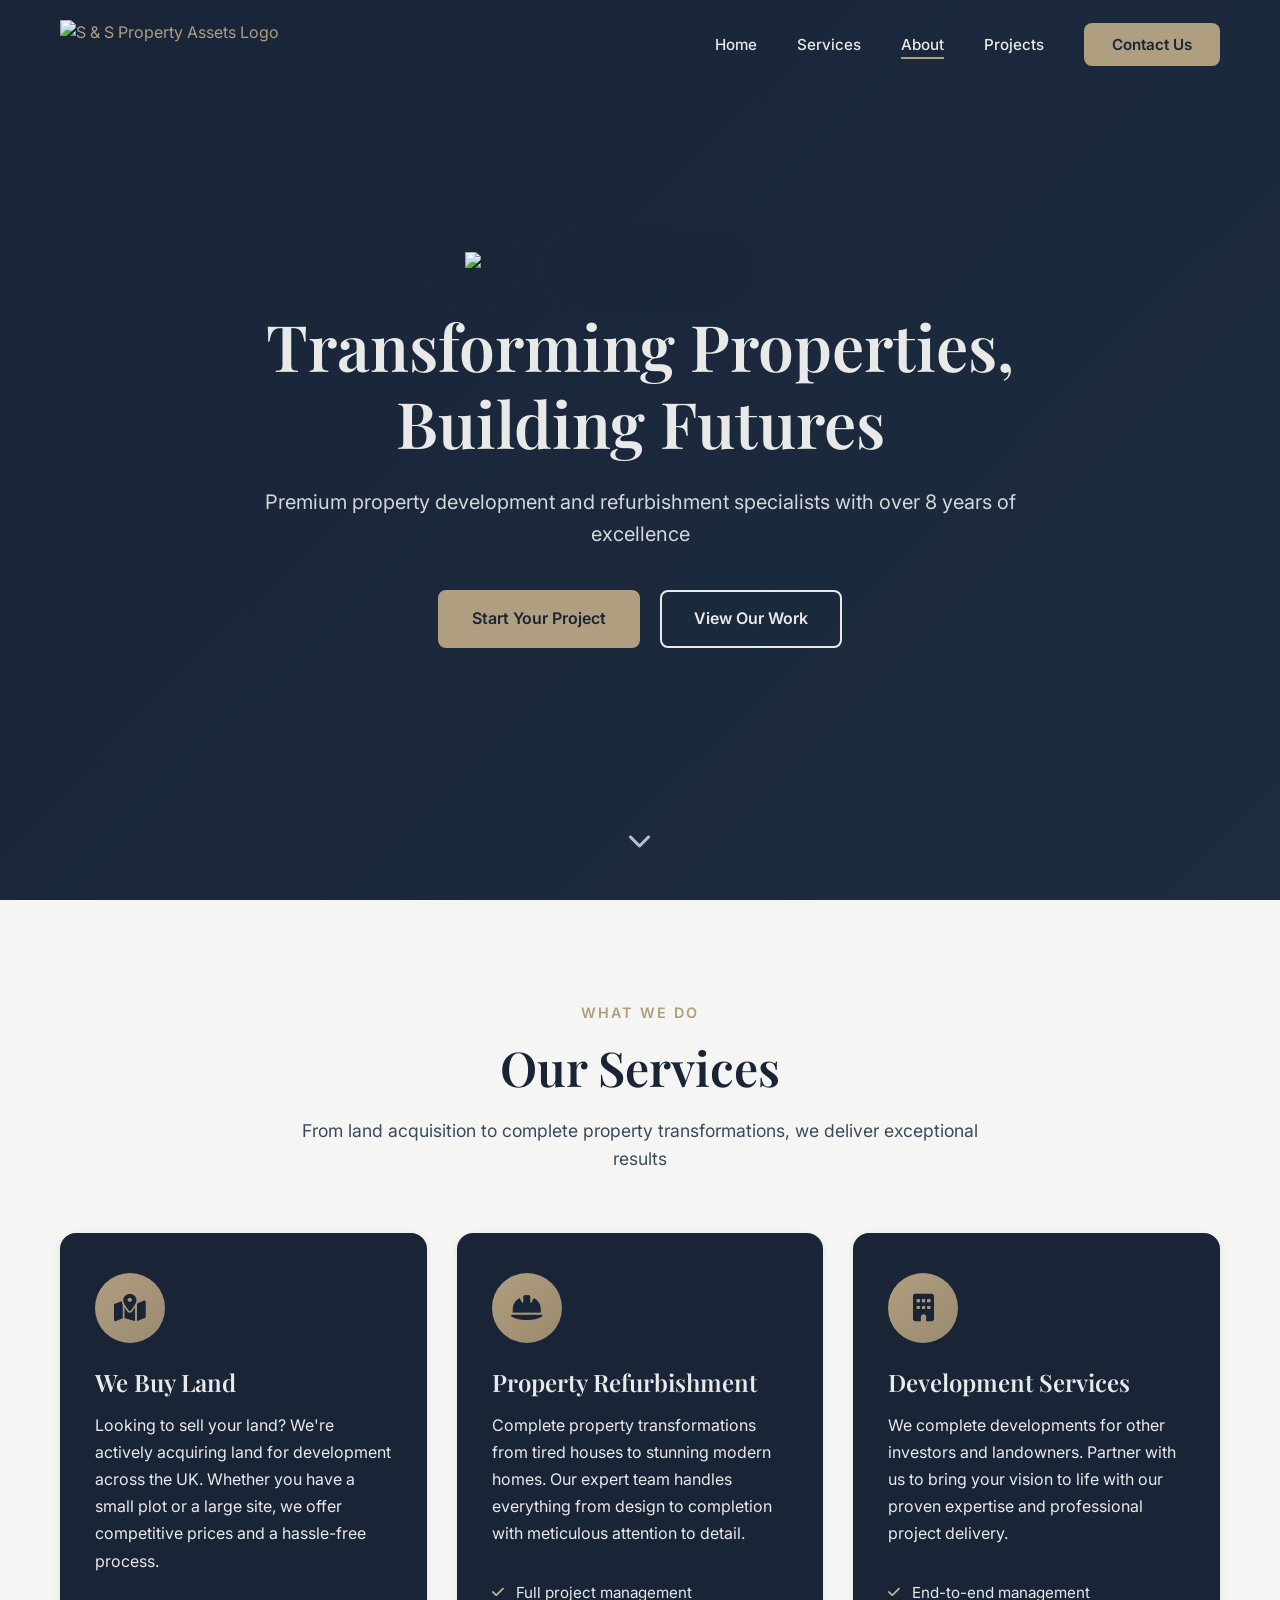
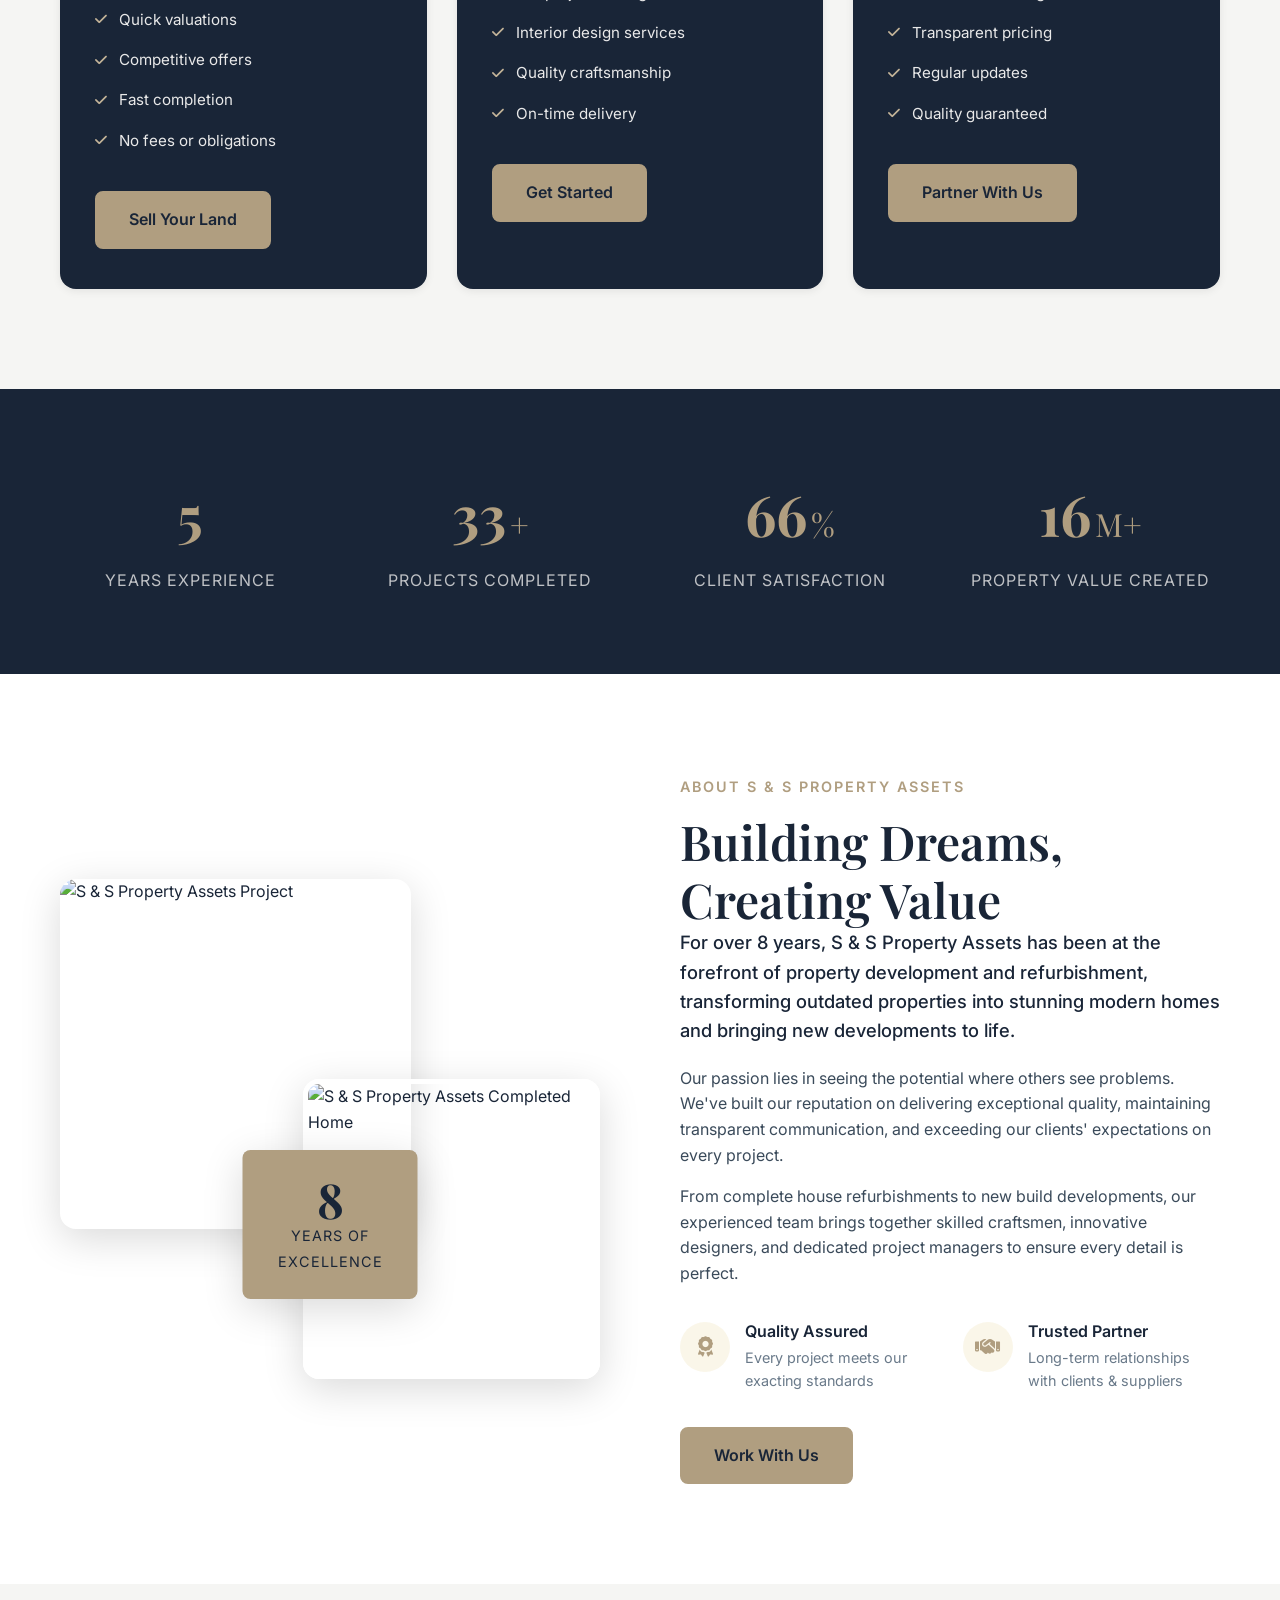
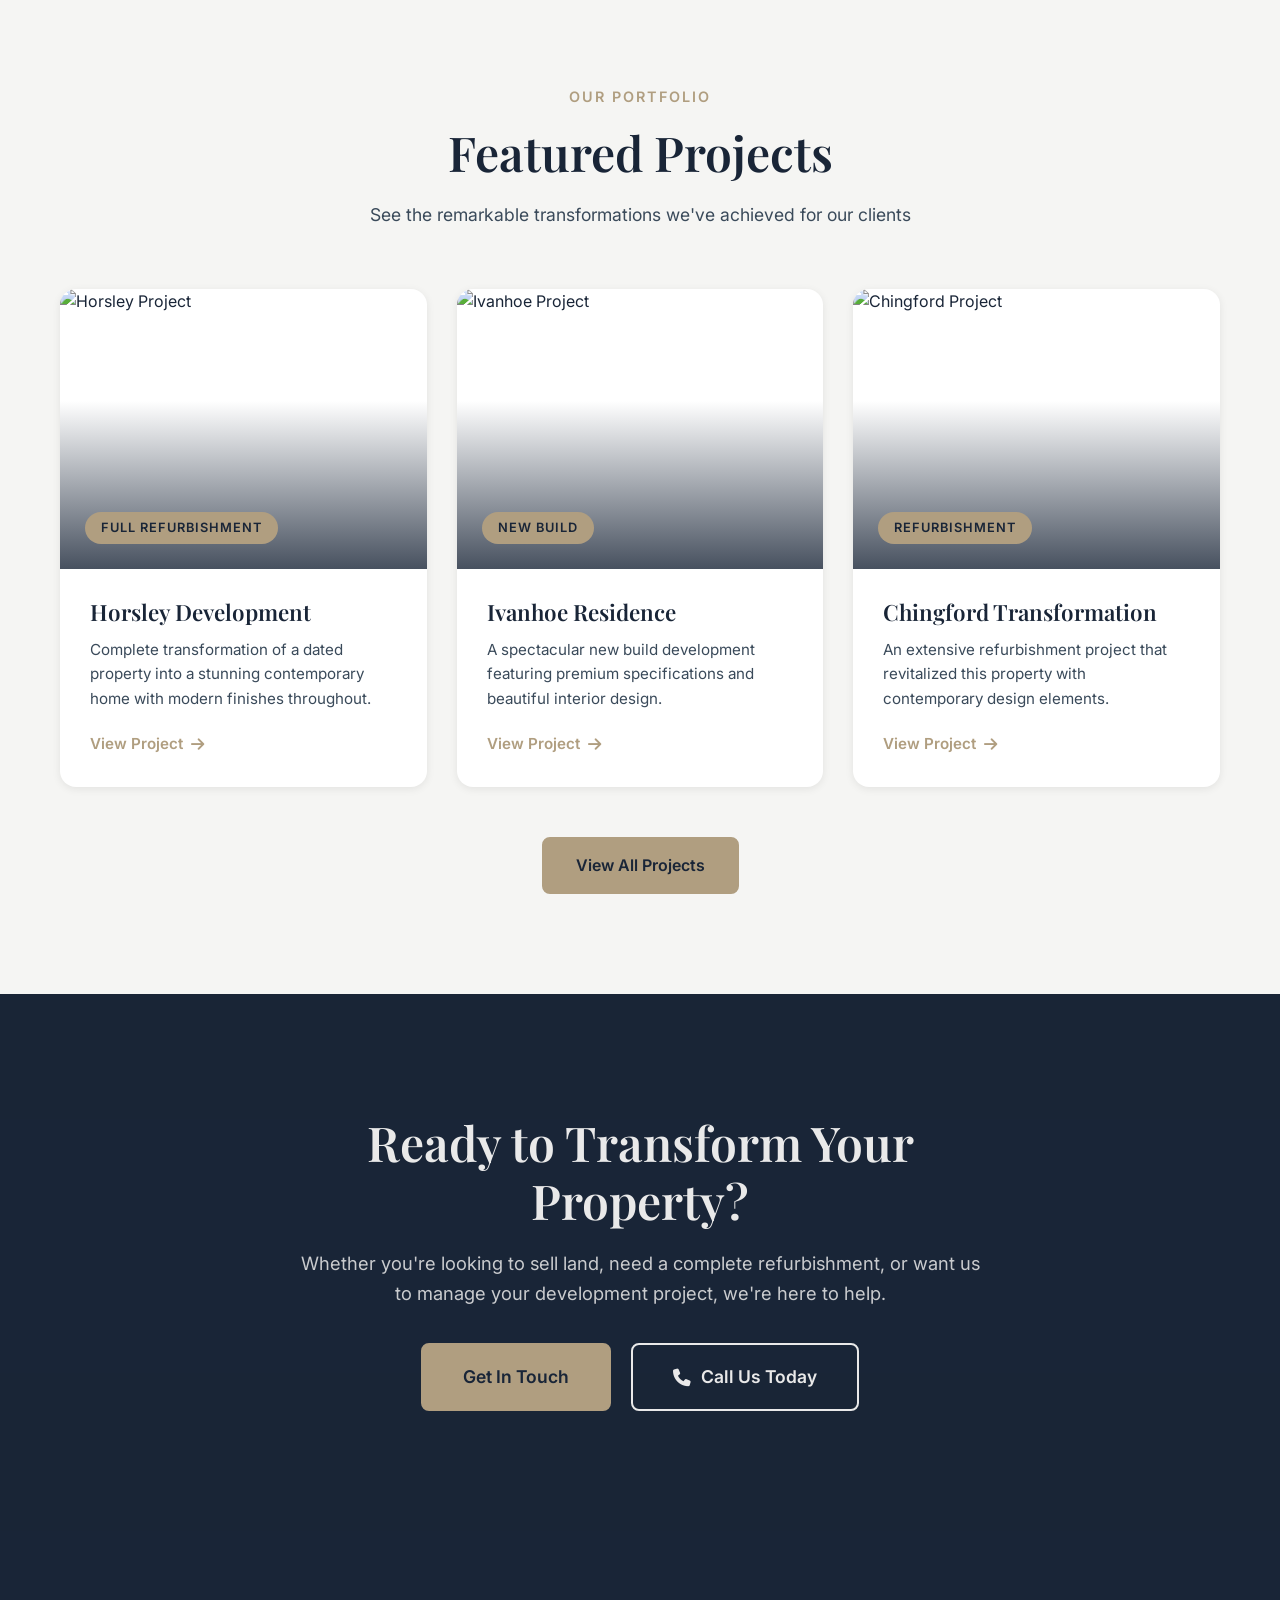
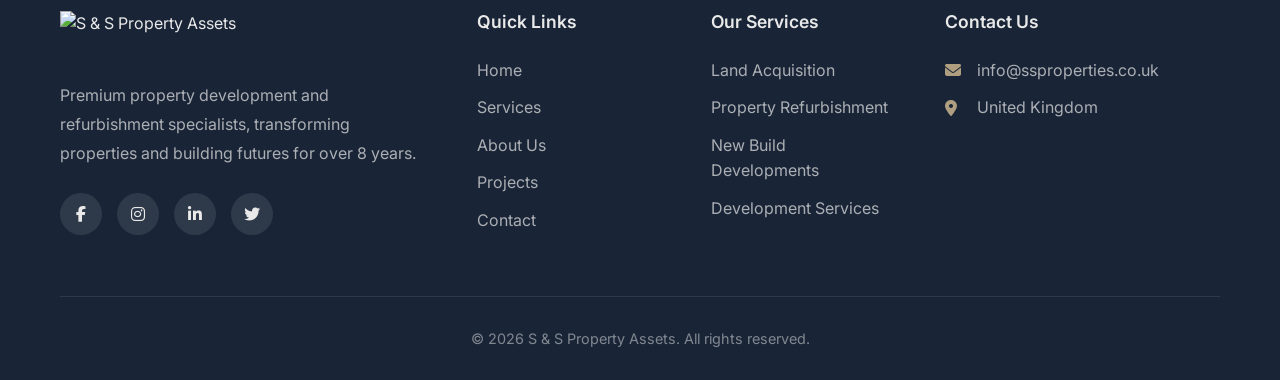
==== website/index.html @ b1dab4a5 "Initial commit - S&S Property Assets website" ====
<!DOCTYPE html>
<html lang="en">
<head>
    <meta charset="UTF-8">
    <meta name="viewport" content="width=device-width, initial-scale=1.0">
    <meta name="description" content="S & S Property Assets - Premium property development, refurbishments, and new builds. 8 years of excellence transforming properties across the UK.">
    <title>S & S Property Assets | Premium Property Development & Refurbishments</title>
    <link rel="stylesheet" href="css/styles.css">
    <link rel="icon" type="image/png" href="Content/Logo/Social Media Logo Files/Favicon/Favicon Logo.png">
    <link href="https://fonts.googleapis.com/css2?family=Playfair+Display:wght@400;600;700&family=Inter:wght@300;400;500;600&display=swap" rel="stylesheet">
    <link rel="stylesheet" href="https://cdnjs.cloudflare.com/ajax/libs/font-awesome/6.4.0/css/all.min.css">
</head>
<body>
    <!-- Navigation -->
    <nav class="navbar" id="navbar">
        <div class="container">
<a href="index.html" class="logo">
                <img src="Content/Logo/Standard Logo Files/Original on Transparent.png" alt="S & S Property Assets Logo">
            </a>
            <div class="nav-toggle" id="navToggle">
                <span></span>
                <span></span>
                <span></span>
            </div>
            <ul class="nav-menu" id="navMenu">
                <li><a href="index.html" class="active">Home</a></li>
                <li><a href="#services">Services</a></li>
                <li><a href="#about">About</a></li>
                <li><a href="projects.html">Projects</a></li>
                <li><a href="contact.html" class="btn-nav">Contact Us</a></li>
            </ul>
        </div>
    </nav>

    <!-- Hero Section -->
<header class="hero">
        <div class="hero-overlay"></div>
        <div class="hero-content">
            <div class="hero-logo">
                <img src="Content/Logo/Standard Logo Files/Original on Transparent.png" alt="S & S Property Assets">
            </div>
            <h1>Transforming Properties,<br>Building Futures</h1>
            <p>Premium property development and refurbishment specialists with over 8 years of excellence</p>
            <div class="hero-buttons">
                <a href="contact.html" class="btn btn-primary">Start Your Project</a>
                <a href="projects.html" class="btn btn-secondary">View Our Work</a>
            </div>
        </div>
        <div class="hero-scroll">
            <a href="#services"><i class="fas fa-chevron-down"></i></a>
        </div>
    </header>

    <!-- Services Section -->
    <section class="services" id="services">
        <div class="container">
            <div class="section-header">
                <span class="section-tag">What We Do</span>
                <h2>Our Services</h2>
                <p>From land acquisition to complete property transformations, we deliver exceptional results</p>
            </div>
            <div class="services-grid">
                <div class="service-card featured">
                    <div class="service-icon">
                        <i class="fas fa-map-marked-alt"></i>
                    </div>
                    <h3>We Buy Land</h3>
                    <p>Looking to sell your land? We're actively acquiring land for development across the UK. Whether you have a small plot or a large site, we offer competitive prices and a hassle-free process.</p>
                    <ul class="service-features">
                        <li><i class="fas fa-check"></i> Quick valuations</li>
                        <li><i class="fas fa-check"></i> Competitive offers</li>
                        <li><i class="fas fa-check"></i> Fast completion</li>
                        <li><i class="fas fa-check"></i> No fees or obligations</li>
                    </ul>
                    <a href="contact.html" class="btn btn-primary">Sell Your Land</a>
                </div>
                <div class="service-card featured">
                    <div class="service-icon">
                        <i class="fas fa-hard-hat"></i>
                    </div>
                    <h3>Property Refurbishment</h3>
                    <p>Complete property transformations from tired houses to stunning modern homes. Our expert team handles everything from design to completion with meticulous attention to detail.</p>
                    <ul class="service-features">
                        <li><i class="fas fa-check"></i> Full project management</li>
                        <li><i class="fas fa-check"></i> Interior design services</li>
                        <li><i class="fas fa-check"></i> Quality craftsmanship</li>
                        <li><i class="fas fa-check"></i> On-time delivery</li>
                    </ul>
                    <a href="contact.html" class="btn btn-primary">Get Started</a>
                </div>
                <div class="service-card featured">
                    <div class="service-icon">
                        <i class="fas fa-building"></i>
                    </div>
                    <h3>Development Services</h3>
                    <p>We complete developments for other investors and landowners. Partner with us to bring your vision to life with our proven expertise and professional project delivery.</p>
                    <ul class="service-features">
                        <li><i class="fas fa-check"></i> End-to-end management</li>
                        <li><i class="fas fa-check"></i> Transparent pricing</li>
                        <li><i class="fas fa-check"></i> Regular updates</li>
                        <li><i class="fas fa-check"></i> Quality guaranteed</li>
                    </ul>
                    <a href="contact.html" class="btn btn-primary">Partner With Us</a>
                </div>
            </div>
        </div>
    </section>

    <!-- Stats Section -->
    <section class="stats">
        <div class="container">
            <div class="stats-grid">
                <div class="stat-item">
                    <span class="stat-number" data-target="8">0</span>
                    <span class="stat-label">Years Experience</span>
                </div>
                <div class="stat-item">
                    <span class="stat-number" data-target="50">0</span>
                    <span class="stat-suffix">+</span>
                    <span class="stat-label">Projects Completed</span>
                </div>
                <div class="stat-item">
                    <span class="stat-number" data-target="100">0</span>
                    <span class="stat-suffix">%</span>
                    <span class="stat-label">Client Satisfaction</span>
                </div>
                <div class="stat-item">
                    <span class="stat-number" data-target="25">0</span>
                    <span class="stat-suffix">M+</span>
                    <span class="stat-label">Property Value Created</span>
                </div>
            </div>
        </div>
    </section>

    <!-- About Section -->
    <section class="about" id="about">
        <div class="container">
            <div class="about-grid">
                <div class="about-images">
                    <div class="about-img-1">
                        <img src="Content/Projects/Horsley/After Photos/IMG_5875.JPG" alt="S & S Property Assets Project">
                    </div>
                    <div class="about-img-2">
                        <img src="Content/Projects/Ivanhoe/After/IMAGE 1 .jpg" alt="S & S Property Assets Completed Home">
                    </div>
                    <div class="about-experience">
                        <span class="exp-number">8</span>
                        <span class="exp-text">Years of<br>Excellence</span>
                    </div>
                </div>
                <div class="about-content">
    <span class="section-tag">About S & S Property Assets</span>
                    <h2>Building Dreams, Creating Value</h2>
<p class="lead">For over 8 years, S & S Property Assets has been at the forefront of property development and refurbishment, transforming outdated properties into stunning modern homes and bringing new developments to life.</p>
                    <p>Our passion lies in seeing the potential where others see problems. We've built our reputation on delivering exceptional quality, maintaining transparent communication, and exceeding our clients' expectations on every project.</p>
                    <p>From complete house refurbishments to new build developments, our experienced team brings together skilled craftsmen, innovative designers, and dedicated project managers to ensure every detail is perfect.</p>
                    <div class="about-features">
                        <div class="about-feature">
                            <i class="fas fa-award"></i>
                            <div>
                                <h4>Quality Assured</h4>
                                <p>Every project meets our exacting standards</p>
                            </div>
                        </div>
                        <div class="about-feature">
                            <i class="fas fa-handshake"></i>
                            <div>
                                <h4>Trusted Partner</h4>
                                <p>Long-term relationships with clients & suppliers</p>
                            </div>
                        </div>
                    </div>
                    <a href="contact.html" class="btn btn-primary">Work With Us</a>
                </div>
            </div>
        </div>
    </section>

    <!-- Featured Projects -->
    <section class="featured-projects">
        <div class="container">
            <div class="section-header">
                <span class="section-tag">Our Portfolio</span>
                <h2>Featured Projects</h2>
                <p>See the remarkable transformations we've achieved for our clients</p>
            </div>
            <div class="projects-grid">
                <div class="project-card">
    <div class="project-image">
                        <img src="Content/Projects/Horsley/After Photos/IMG_5872.JPG" alt="Horsley Project">
                        <div class="project-overlay">
                            <span class="project-type">Full Refurbishment</span>
                        </div>
                    </div>
                    <div class="project-info">
                        <h3>Horsley Development</h3>
                        <p>Complete transformation of a dated property into a stunning contemporary home with modern finishes throughout.</p>
                        <a href="projects.html#horsley" class="project-link">View Project <i class="fas fa-arrow-right"></i></a>
                    </div>
                </div>
                <div class="project-card">
    <div class="project-image">
                        <img src="Content/Projects/Ivanhoe/After/IMAGE 1 .jpg" alt="Ivanhoe Project">
                        <div class="project-overlay">
                            <span class="project-type">New Build</span>
                        </div>
                    </div>
                    <div class="project-info">
                        <h3>Ivanhoe Residence</h3>
                        <p>A spectacular new build development featuring premium specifications and beautiful interior design.</p>
                        <a href="projects.html#ivanhoe" class="project-link">View Project <i class="fas fa-arrow-right"></i></a>
                    </div>
                </div>
                <div class="project-card">
    <div class="project-image">
                        <img src="Content/Projects/Chingford/After photos/IMG-20200602-WA0010.jpg" alt="Chingford Project">
                        <div class="project-overlay">
                            <span class="project-type">Refurbishment</span>
                        </div>
                    </div>
                    <div class="project-info">
                        <h3>Chingford Transformation</h3>
                        <p>An extensive refurbishment project that revitalized this property with contemporary design elements.</p>
                        <a href="projects.html#chingford" class="project-link">View Project <i class="fas fa-arrow-right"></i></a>
                    </div>
                </div>
            </div>
            <div class="projects-cta">
                <a href="projects.html" class="btn btn-primary">View All Projects</a>
            </div>
        </div>
    </section>

    <!-- CTA Section -->
    <section class="cta">
        <div class="cta-overlay"></div>
        <div class="container">
            <div class="cta-content">
                <h2>Ready to Transform Your Property?</h2>
                <p>Whether you're looking to sell land, need a complete refurbishment, or want us to manage your development project, we're here to help.</p>
                <div class="cta-buttons">
                    <a href="contact.html" class="btn btn-primary btn-large">Get In Touch</a>
                    <a href="tel:+441onal234567890" class="btn btn-secondary btn-large"><i class="fas fa-phone"></i> Call Us Today</a>
                </div>
            </div>
        </div>
    </section>

    <!-- Footer -->
    <footer class="footer">
        <div class="container">
            <div class="footer-grid">
                <div class="footer-about">
                    <img src="Content/Logo/Standard Logo Files/White on Transparent.png" alt="S & S Property Assets" class="footer-logo">
                    <p>Premium property development and refurbishment specialists, transforming properties and building futures for over 8 years.</p>
                    <div class="footer-social">
                        <a href="#"><i class="fab fa-facebook-f"></i></a>
                        <a href="#"><i class="fab fa-instagram"></i></a>
                        <a href="#"><i class="fab fa-linkedin-in"></i></a>
                        <a href="#"><i class="fab fa-twitter"></i></a>
                    </div>
                </div>
                <div class="footer-links">
                    <h4>Quick Links</h4>
                    <ul>
                        <li><a href="index.html">Home</a></li>
                        <li><a href="#services">Services</a></li>
                        <li><a href="#about">About Us</a></li>
                        <li><a href="projects.html">Projects</a></li>
                        <li><a href="contact.html">Contact</a></li>
                    </ul>
                </div>
                <div class="footer-services">
                    <h4>Our Services</h4>
                    <ul>
                        <li><a href="contact.html">Land Acquisition</a></li>
                        <li><a href="contact.html">Property Refurbishment</a></li>
                        <li><a href="contact.html">New Build Developments</a></li>
                        <li><a href="contact.html">Development Services</a></li>
                    </ul>
                </div>
                <div class="footer-contact">
                    <h4>Contact Us</h4>
                    <ul>
                        <li><i class="fas fa-envelope"></i> <a href="mailto:info@ssproperties.co.uk">info@ssproperties.co.uk</a></li>
                        <li><i class="fas fa-map-marker-alt"></i> United Kingdom</li>
                    </ul>
                </div>
            </div>
            <div class="footer-bottom">
<p>&copy; 2026 S & S Property Assets. All rights reserved.</p>
            </div>
        </div>
    </footer>

    <script src="js/main.js"></script>
</body>
</html>
---- website/css/styles.css ----
/* ===================================
   S&S Properties - Main Stylesheet
   Premium Property Development
   =================================== */

/* CSS Variables - Color Theme */
:root {
    /* Primary Colors - From S&S Property Assets Logo */
    --primary-dark: #192537;
    --primary: #1e2d42;
    --primary-light: #2a3a52;
    --accent: #B09E80;
    --accent-light: #c4b499;
    --accent-dark: #9a8a6e;
    
    /* Neutral Colors */
    --white: #ffffff;
    --off-white: #f5f5f3;
    --light-gray: #E9E9E9;
    --gray: #8a8a8a;
    --dark-gray: #3a3a3a;
    --black: #192537;
    
    /* Text Colors */
    --text-primary: #192537;
    --text-secondary: #3a4a5a;
    --text-muted: #6a7a8a;
    --text-light: #E9E9E9;
    
    /* Spacing */
    --section-padding: 100px;
    --container-padding: 20px;
    
    /* Transitions */
    --transition-fast: 0.2s ease;
    --transition: 0.3s ease;
    --transition-slow: 0.5s ease;
    
    /* Shadows */
    --shadow-sm: 0 2px 8px rgba(0, 0, 0, 0.08);
    --shadow: 0 4px 20px rgba(0, 0, 0, 0.1);
    --shadow-lg: 0 10px 40px rgba(0, 0, 0, 0.15);
    
    /* Border Radius */
    --radius-sm: 4px;
    --radius: 8px;
    --radius-lg: 16px;
}

/* Reset & Base Styles */
*, *::before, *::after {
    margin: 0;
    padding: 0;
    box-sizing: border-box;
}

html {
    scroll-behavior: smooth;
}

body {
    font-family: 'Inter', -apple-system, BlinkMacSystemFont, 'Segoe UI', Roboto, Oxygen, Ubuntu, sans-serif;
    font-size: 16px;
    line-height: 1.6;
    color: var(--text-primary);
    background-color: var(--white);
    overflow-x: hidden;
}

h1, h2, h3, h4, h5, h6 {
    font-family: 'Playfair Display', Georgia, serif;
    font-weight: 600;
    line-height: 1.2;
    color: var(--primary-dark);
}

h1 { font-size: clamp(2.5rem, 5vw, 4rem); }
h2 { font-size: clamp(2rem, 4vw, 3rem); }
h3 { font-size: clamp(1.5rem, 3vw, 2rem); }
h4 { font-size: 1.25rem; }

p {
    color: var(--text-secondary);
    margin-bottom: 1rem;
}

a {
    color: var(--accent);
    text-decoration: none;
    transition: var(--transition);
}

a:hover {
    color: var(--accent-dark);
}

img {
    max-width: 100%;
    height: auto;
    display: block;
}

ul {
    list-style: none;
}

/* Container */
.container {
    width: 100%;
    max-width: 1200px;
    margin: 0 auto;
    padding: 0 var(--container-padding);
}

/* ===================================
   Navigation
   =================================== */
.navbar {
    position: fixed;
    top: 0;
    left: 0;
    right: 0;
    z-index: 1000;
    padding: 20px 0;
    transition: var(--transition);
}

.navbar.scrolled {
    background: var(--white);
    box-shadow: var(--shadow);
    padding: 15px 0;
}

.navbar .container {
    display: flex;
    justify-content: space-between;
    align-items: center;
}

.logo img {
    height: 50px;
    width: auto;
    transition: var(--transition);
}

.navbar.scrolled .logo img {
    height: 45px;
}

.nav-menu {
    display: flex;
    align-items: center;
    gap: 40px;
}

.nav-menu a {
    color: var(--text-light);
    font-weight: 500;
    font-size: 0.95rem;
    position: relative;
    padding: 5px 0;
}

.navbar.scrolled .nav-menu a {
    color: var(--text-primary);
}

.nav-menu a::after {
    content: '';
    position: absolute;
    bottom: 0;
    left: 0;
    width: 0;
    height: 2px;
    background: var(--accent);
    transition: var(--transition);
}

.nav-menu a:hover::after,
.nav-menu a.active::after {
    width: 100%;
}

.btn-nav {
    background: var(--accent) !important;
    color: var(--primary-dark) !important;
    padding: 12px 28px !important;
    border-radius: var(--radius);
    font-weight: 600 !important;
}

.btn-nav:hover {
    background: var(--accent-dark) !important;
    transform: translateY(-2px);
}

.btn-nav::after {
    display: none !important;
}

/* Mobile Navigation Toggle */
.nav-toggle {
    display: none;
    flex-direction: column;
    gap: 5px;
    cursor: pointer;
    padding: 5px;
}

.nav-toggle span {
    width: 25px;
    height: 2px;
    background: var(--text-light);
    transition: var(--transition);
}

.navbar.scrolled .nav-toggle span {
    background: var(--primary-dark);
}

.navbar-dark .nav-menu a {
    color: var(--text-light);
}

.navbar-dark.scrolled .nav-menu a {
    color: var(--text-primary);
}

/* ===================================
   Buttons
   =================================== */
.btn {
    display: inline-flex;
    align-items: center;
    gap: 10px;
    padding: 14px 32px;
    font-size: 1rem;
    font-weight: 600;
    text-align: center;
    border: 2px solid transparent;
    border-radius: var(--radius);
    cursor: pointer;
    transition: var(--transition);
}

.btn-primary {
    background: var(--accent);
    color: var(--primary-dark);
    border-color: var(--accent);
}

.btn-primary:hover {
    background: var(--accent-dark);
    border-color: var(--accent-dark);
    color: var(--primary-dark);
    transform: translateY(-3px);
    box-shadow: var(--shadow);
}

.btn-secondary {
    background: transparent;
    color: var(--text-light);
    border-color: var(--text-light);
}

.btn-secondary:hover {
    background: var(--text-light);
    color: var(--primary-dark);
    transform: translateY(-3px);
}

.btn-outline {
    background: transparent;
    color: var(--primary);
    border-color: var(--primary);
}

.btn-outline:hover {
    background: var(--primary);
    color: var(--white);
    transform: translateY(-3px);
}

.btn-large {
    padding: 18px 40px;
    font-size: 1.1rem;
}

.btn-full {
    width: 100%;
    justify-content: center;
}

/* ===================================
   Hero Section
   =================================== */
.hero {
    position: relative;
    min-height: 100vh;
    display: flex;
    align-items: center;
    justify-content: center;
    background: var(--primary-dark);
    background-image: url('Content/Projects/Ivanhoe/After/IMAGE 1 .jpg');
    background-size: cover;
    background-position: center;
    background-attachment: fixed;
}

.hero-overlay {
    position: absolute;
    inset: 0;
    background: linear-gradient(135deg, rgba(25, 37, 55, 0.92) 0%, rgba(30, 45, 66, 0.85) 100%);
}

.hero-content {
    position: relative;
    z-index: 2;
    text-align: center;
    max-width: 800px;
    padding: 0 20px;
}

.hero-logo {
    margin-bottom: 30px;
}

.hero-logo img {
    max-width: 350px;
    height: auto;
    margin: 0 auto;
    filter: drop-shadow(0 4px 20px rgba(0, 0, 0, 0.3));
}

.hero-content h1 {
    color: var(--text-light);
    margin-bottom: 25px;
    animation: fadeInUp 0.8s ease;
}

.hero-content p {
    color: rgba(233, 233, 233, 0.9);
    font-size: 1.25rem;
    margin-bottom: 40px;
    animation: fadeInUp 0.8s ease 0.2s both;
}

.hero-buttons {
    display: flex;
    gap: 20px;
    justify-content: center;
    flex-wrap: wrap;
    animation: fadeInUp 0.8s ease 0.4s both;
}

.hero-scroll {
    position: absolute;
    bottom: 40px;
    left: 50%;
    transform: translateX(-50%);
    z-index: 2;
    animation: bounce 2s infinite;
}

.hero-scroll a {
    color: var(--white);
    font-size: 1.5rem;
    opacity: 0.7;
    transition: var(--transition);
}

.hero-scroll a:hover {
    opacity: 1;
}

@keyframes fadeInUp {
    from {
        opacity: 0;
        transform: translateY(30px);
    }
    to {
        opacity: 1;
        transform: translateY(0);
    }
}

@keyframes bounce {
    0%, 20%, 50%, 80%, 100% { transform: translateX(-50%) translateY(0); }
    40% { transform: translateX(-50%) translateY(-15px); }
    60% { transform: translateX(-50%) translateY(-7px); }
}

/* ===================================
   Section Styles
   =================================== */
section {
    padding: var(--section-padding) 0;
}

.section-header {
    text-align: center;
    max-width: 700px;
    margin: 0 auto 60px;
}

.section-header.left-align {
    text-align: left;
    margin: 0 0 40px;
}

.section-tag {
    display: inline-block;
    color: var(--accent);
    font-size: 0.9rem;
    font-weight: 600;
    text-transform: uppercase;
    letter-spacing: 2px;
    margin-bottom: 15px;
}

.section-header h2 {
    margin-bottom: 20px;
}

.section-header p {
    font-size: 1.1rem;
    color: var(--text-secondary);
}

/* ===================================
   Services Section
   =================================== */
.services {
    background: var(--off-white);
}

.services-grid {
    display: grid;
    grid-template-columns: repeat(3, 1fr);
    gap: 30px;
}

.service-card {
    background: var(--white);
    padding: 40px 35px;
    border-radius: var(--radius-lg);
    box-shadow: var(--shadow-sm);
    transition: var(--transition);
    position: relative;
    overflow: hidden;
}

.service-card:hover {
    transform: translateY(-10px);
    box-shadow: var(--shadow-lg);
}

.service-card.featured {
    background: var(--primary-dark);
    color: var(--white);
}

.service-card.featured h3,
.service-card.featured p,
.service-card.featured li {
    color: var(--text-light);
}

.service-badge {
    position: absolute;
    top: 20px;
    right: -35px;
    background: var(--accent);
    color: var(--primary-dark);
    padding: 8px 40px;
    font-size: 0.75rem;
    font-weight: 600;
    text-transform: uppercase;
    transform: rotate(45deg);
}

.service-icon {
    width: 70px;
    height: 70px;
    background: linear-gradient(135deg, var(--accent) 0%, var(--accent-dark) 100%);
    border-radius: 50%;
    display: flex;
    align-items: center;
    justify-content: center;
    margin-bottom: 25px;
}

.service-icon i {
    font-size: 1.75rem;
    color: var(--primary-dark);
}

.service-card h3 {
    font-size: 1.5rem;
    margin-bottom: 15px;
}

.service-card > p {
    margin-bottom: 25px;
    line-height: 1.7;
}

.service-features {
    margin-bottom: 30px;
}

.service-features li {
    display: flex;
    align-items: center;
    gap: 12px;
    padding: 8px 0;
    color: var(--text-secondary);
    font-size: 0.95rem;
}

.service-features li i {
    color: var(--accent);
    font-size: 0.85rem;
}

.service-card.featured .service-features li i {
    color: var(--accent-light);
}

/* ===================================
   Stats Section
   =================================== */
.stats {
    background: var(--primary-dark);
    padding: 80px 0;
}

.stats-grid {
    display: grid;
    grid-template-columns: repeat(4, 1fr);
    gap: 40px;
    text-align: center;
}

.stat-item {
    color: var(--text-light);
}

.stat-number {
    font-family: 'Playfair Display', serif;
    font-size: 3.5rem;
    font-weight: 700;
    color: var(--accent);
    display: inline;
}

.stat-suffix {
    font-family: 'Playfair Display', serif;
    font-size: 2rem;
    color: var(--accent);
}

.stat-label {
    display: block;
    margin-top: 10px;
    font-size: 1rem;
    color: rgba(233, 233, 233, 0.8);
    text-transform: uppercase;
    letter-spacing: 1px;
}

/* ===================================
   About Section
   =================================== */
.about-grid {
    display: grid;
    grid-template-columns: 1fr 1fr;
    gap: 80px;
    align-items: center;
}

.about-images {
    position: relative;
    height: 500px;
}

.about-img-1 {
    position: absolute;
    top: 0;
    left: 0;
    width: 65%;
    height: 70%;
    border-radius: var(--radius-lg);
    overflow: hidden;
    box-shadow: var(--shadow-lg);
}

.about-img-2 {
    position: absolute;
    bottom: 0;
    right: 0;
    width: 55%;
    height: 60%;
    border-radius: var(--radius-lg);
    overflow: hidden;
    box-shadow: var(--shadow-lg);
    border: 5px solid var(--white);
}

.about-img-1 img,
.about-img-2 img {
    width: 100%;
    height: 100%;
    object-fit: cover;
}

.about-experience {
    position: absolute;
    bottom: 80px;
    left: 50%;
    transform: translateX(-50%);
    background: var(--accent);
    color: var(--primary-dark);
    padding: 25px 35px;
    border-radius: var(--radius);
    text-align: center;
    box-shadow: var(--shadow-lg);
}

.exp-number {
    display: block;
    font-family: 'Playfair Display', serif;
    font-size: 3rem;
    font-weight: 700;
    line-height: 1;
}

.exp-text {
    font-size: 0.9rem;
    text-transform: uppercase;
    letter-spacing: 1px;
}

.about-content .lead {
    font-size: 1.15rem;
    font-weight: 500;
    color: var(--text-primary);
    margin-bottom: 20px;
}

.about-features {
    display: grid;
    grid-template-columns: 1fr 1fr;
    gap: 25px;
    margin: 35px 0;
}

.about-feature {
    display: flex;
    gap: 15px;
    align-items: flex-start;
}

.about-feature i {
    width: 50px;
    height: 50px;
    background: rgba(201, 162, 39, 0.1);
    border-radius: 50%;
    display: flex;
    align-items: center;
    justify-content: center;
    color: var(--accent);
    font-size: 1.25rem;
    flex-shrink: 0;
}

.about-feature h4 {
    font-family: 'Inter', sans-serif;
    font-size: 1rem;
    font-weight: 600;
    margin-bottom: 5px;
}

.about-feature p {
    font-size: 0.9rem;
    color: var(--text-muted);
    margin: 0;
}

/* ===================================
   Featured Projects
   =================================== */
.featured-projects {
    background: var(--off-white);
}

.projects-grid {
    display: grid;
    grid-template-columns: repeat(3, 1fr);
    gap: 30px;
}

.project-card {
    background: var(--white);
    border-radius: var(--radius-lg);
    overflow: hidden;
    box-shadow: var(--shadow-sm);
    transition: var(--transition);
}

.project-card:hover {
    transform: translateY(-10px);
    box-shadow: var(--shadow-lg);
}

.project-image {
    position: relative;
    height: 280px;
    overflow: hidden;
}

.project-image img {
    width: 100%;
    height: 100%;
    object-fit: cover;
    transition: var(--transition-slow);
}

.project-card:hover .project-image img {
    transform: scale(1.1);
}

.project-overlay {
    position: absolute;
    inset: 0;
    background: linear-gradient(to top, rgba(25, 37, 55, 0.8) 0%, transparent 60%);
    display: flex;
    align-items: flex-end;
    padding: 25px;
}

.project-type {
    background: var(--accent);
    color: var(--primary-dark);
    padding: 6px 16px;
    border-radius: 20px;
    font-size: 0.8rem;
    font-weight: 600;
    text-transform: uppercase;
    letter-spacing: 1px;
}

.project-info {
    padding: 30px;
}

.project-info h3 {
    font-size: 1.4rem;
    margin-bottom: 12px;
}

.project-info p {
    font-size: 0.95rem;
    margin-bottom: 20px;
}

.project-link {
    display: inline-flex;
    align-items: center;
    gap: 8px;
    color: var(--accent);
    font-weight: 600;
    font-size: 0.95rem;
}

.project-link:hover {
    gap: 15px;
}

.projects-cta {
    text-align: center;
    margin-top: 50px;
}

/* ===================================
   CTA Section
   =================================== */
.cta {
    position: relative;
    background: var(--primary-dark);
    background-image: url('Content/Projects/Horsley/After Photos/IMG_5872.JPG');
    background-size: cover;
    background-position: center;
    background-attachment: fixed;
    padding: 120px 0;
}

.cta-overlay {
    position: absolute;
    inset: 0;
    background: rgba(25, 37, 55, 0.92);
}

.cta-content {
    position: relative;
    z-index: 2;
    text-align: center;
    max-width: 700px;
    margin: 0 auto;
}

.cta-content h2 {
    color: var(--text-light);
    margin-bottom: 20px;
}

.cta-content p {
    color: rgba(233, 233, 233, 0.85);
    font-size: 1.15rem;
    margin-bottom: 35px;
}

.cta-buttons {
    display: flex;
    gap: 20px;
    justify-content: center;
    flex-wrap: wrap;
}

/* ===================================
   Footer
   =================================== */
.footer {
    background: var(--primary-dark);
    color: var(--text-light);
    padding: 80px 0 30px;
}

.footer-grid {
    display: grid;
    grid-template-columns: 2fr 1fr 1fr 1.5fr;
    gap: 50px;
    margin-bottom: 50px;
}

.footer-logo {
    height: 50px;
    margin-bottom: 20px;
}

.footer-about p {
    color: rgba(233, 233, 233, 0.7);
    margin-bottom: 25px;
    line-height: 1.8;
}

.footer-social {
    display: flex;
    gap: 15px;
}

.footer-social a {
    width: 42px;
    height: 42px;
    background: rgba(233, 233, 233, 0.1);
    border-radius: 50%;
    display: flex;
    align-items: center;
    justify-content: center;
    color: var(--text-light);
    transition: var(--transition);
}

.footer-social a:hover {
    background: var(--accent);
    transform: translateY(-3px);
}

.footer h4 {
    color: var(--text-light);
    font-family: 'Inter', sans-serif;
    font-size: 1.1rem;
    font-weight: 600;
    margin-bottom: 25px;
}

.footer ul li {
    margin-bottom: 12px;
}

.footer ul a {
    color: rgba(233, 233, 233, 0.7);
    transition: var(--transition);
}

.footer ul a:hover {
    color: var(--accent);
    padding-left: 5px;
}

.footer-contact li {
    display: flex;
    align-items: center;
    gap: 12px;
    color: rgba(233, 233, 233, 0.7);
}

.footer-contact i {
    color: var(--accent);
    width: 20px;
}

.footer-bottom {
    border-top: 1px solid rgba(233, 233, 233, 0.1);
    padding-top: 30px;
    text-align: center;
}

.footer-bottom p {
    color: rgba(233, 233, 233, 0.5);
    font-size: 0.9rem;
    margin: 0;
}

/* ===================================
   Page Header
   =================================== */
.page-header {
    position: relative;
    padding: 180px 0 100px;
    background: var(--primary-dark);
    text-align: center;
}

.page-header-overlay {
    position: absolute;
    inset: 0;
    background: linear-gradient(135deg, var(--primary-dark) 0%, var(--primary) 100%);
}

.page-header .container {
    position: relative;
    z-index: 2;
}

.page-header h1 {
    color: var(--text-light);
    margin-bottom: 15px;
}

.page-header > .container > p {
    color: rgba(233, 233, 233, 0.8);
    font-size: 1.2rem;
    margin-bottom: 20px;
}

.breadcrumb {
    color: rgba(233, 233, 233, 0.6);
    font-size: 0.95rem;
}

.breadcrumb a {
    color: rgba(233, 233, 233, 0.6);
}

.breadcrumb a:hover {
    color: var(--accent);
}

.breadcrumb span {
    margin: 0 10px;
}

/* ===================================
   Projects Page
   =================================== */
.projects-intro {
    text-align: center;
    padding: 60px 0;
    background: var(--white);
}

.intro-content {
    max-width: 800px;
    margin: 0 auto;
}

.intro-content h2 {
    margin-bottom: 20px;
}

.project-detail {
    padding: 80px 0;
}

.project-detail.alt-bg {
    background: var(--off-white);
}

.project-header {
    text-align: center;
    max-width: 800px;
    margin: 0 auto 50px;
}

.project-tag {
    display: inline-block;
    background: var(--accent);
    color: var(--primary-dark);
    padding: 8px 20px;
    border-radius: 25px;
    font-size: 0.85rem;
    font-weight: 600;
    text-transform: uppercase;
    letter-spacing: 1px;
    margin-bottom: 20px;
}

.project-header h2 {
    margin-bottom: 20px;
}

.before-after-section h3,
.project-gallery h3 {
    font-family: 'Inter', sans-serif;
    font-size: 1.25rem;
    display: flex;
    align-items: center;
    gap: 12px;
    margin-bottom: 30px;
    color: var(--primary);
}

.before-after-section h3 i,
.project-gallery h3 i {
    color: var(--accent);
}

.comparison-grid {
    display: flex;
    flex-direction: column;
    gap: 40px;
}

.comparison-item {
    display: grid;
    grid-template-columns: 1fr 1fr;
    gap: 30px;
}

.before-image,
.after-image {
    position: relative;
    border-radius: var(--radius-lg);
    overflow: hidden;
    height: 350px;
}

.before-image img,
.after-image img {
    width: 100%;
    height: 100%;
    object-fit: cover;
}

.before-image .badge,
.after-image .badge {
    position: absolute;
    top: 20px;
    left: 20px;
    background: var(--primary-dark);
    color: var(--text-light);
    padding: 8px 20px;
    border-radius: 25px;
    font-size: 0.85rem;
    font-weight: 600;
    text-transform: uppercase;
    letter-spacing: 1px;
}

.after-image .badge {
    background: var(--accent);
}

.project-gallery {
    margin-top: 50px;
}

.gallery-grid {
    display: grid;
    grid-template-columns: repeat(4, 1fr);
    gap: 20px;
}

.gallery-item {
    border-radius: var(--radius);
    overflow: hidden;
    height: 220px;
    cursor: pointer;
    transition: var(--transition);
}

.gallery-item.large {
    grid-column: span 2;
    grid-row: span 2;
    height: auto;
}

.gallery-item img {
    width: 100%;
    height: 100%;
    object-fit: cover;
    transition: var(--transition);
}

.gallery-item:hover {
    transform: scale(1.02);
    box-shadow: var(--shadow-lg);
}

.gallery-item:hover img {
    transform: scale(1.1);
}

.project-features {
    display: flex;
    justify-content: center;
    gap: 50px;
    margin-top: 50px;
    padding-top: 40px;
    border-top: 1px solid var(--light-gray);
}

.project-features .feature {
    display: flex;
    align-items: center;
    gap: 12px;
    color: var(--text-secondary);
}

.project-features .feature i {
    color: var(--accent);
    font-size: 1.5rem;
}

.note {
    text-align: center;
    font-style: italic;
    color: var(--text-muted);
    margin-top: 20px;
}

/* ===================================
   Contact Page
   =================================== */
.contact-section {
    padding: 80px 0 100px;
}

.contact-grid {
    display: grid;
    grid-template-columns: 1fr 1.2fr;
    gap: 80px;
}

.contact-cards {
    display: flex;
    flex-direction: column;
    gap: 25px;
    margin-bottom: 40px;
}

.contact-card {
    display: flex;
    gap: 20px;
    padding: 25px;
    background: var(--off-white);
    border-radius: var(--radius);
    transition: var(--transition);
}

.contact-card:hover {
    background: var(--white);
    box-shadow: var(--shadow);
    transform: translateX(5px);
}

.contact-icon {
    width: 55px;
    height: 55px;
    background: var(--accent);
    border-radius: 50%;
    display: flex;
    align-items: center;
    justify-content: center;
    flex-shrink: 0;
}

.contact-icon i {
    color: var(--primary-dark);
    font-size: 1.25rem;
}

.contact-details h4 {
    font-family: 'Inter', sans-serif;
    font-weight: 600;
    margin-bottom: 5px;
    color: var(--primary-dark);
}

.contact-details p {
    margin-bottom: 3px;
    font-weight: 500;
}

.contact-details span {
    font-size: 0.85rem;
    color: var(--text-muted);
}

.contact-social h4 {
    font-family: 'Inter', sans-serif;
    font-weight: 600;
    margin-bottom: 15px;
}

.social-links {
    display: flex;
    gap: 12px;
}

.social-links a {
    width: 45px;
    height: 45px;
    background: var(--off-white);
    border-radius: 50%;
    display: flex;
    align-items: center;
    justify-content: center;
    color: var(--primary);
    transition: var(--transition);
}

.social-links a:hover {
    background: var(--accent);
    color: var(--primary-dark);
    transform: translateY(-3px);
}

/* Contact Form */
.contact-form-wrapper {
    background: var(--white);
    padding: 50px;
    border-radius: var(--radius-lg);
    box-shadow: var(--shadow-lg);
}

.contact-form h3 {
    margin-bottom: 30px;
    font-size: 1.5rem;
}

.form-row {
    display: grid;
    grid-template-columns: 1fr 1fr;
    gap: 20px;
}

.form-group {
    margin-bottom: 25px;
}

.form-group label {
    display: block;
    margin-bottom: 8px;
    font-weight: 500;
    color: var(--text-primary);
}

.form-group input,
.form-group select,
.form-group textarea {
    width: 100%;
    padding: 14px 18px;
    border: 2px solid var(--light-gray);
    border-radius: var(--radius);
    font-size: 1rem;
    font-family: inherit;
    transition: var(--transition);
    background: var(--white);
}

.form-group input:focus,
.form-group select:focus,
.form-group textarea:focus {
    outline: none;
    border-color: var(--accent);
    box-shadow: 0 0 0 4px rgba(201, 162, 39, 0.1);
}

.form-group textarea {
    resize: vertical;
    min-height: 120px;
}

.checkbox-group {
    margin-bottom: 30px;
}

.checkbox-label {
    display: flex;
    align-items: flex-start;
    gap: 12px;
    cursor: pointer;
    font-size: 0.95rem;
    color: var(--text-secondary);
}

.checkbox-label input[type="checkbox"] {
    width: 20px;
    height: 20px;
    accent-color: var(--accent);
    margin-top: 2px;
}

.form-note {
    font-size: 0.85rem;
    color: var(--text-muted);
    text-align: center;
    margin-top: 20px;
}

/* Services Quick Links */
.services-quick {
    background: var(--off-white);
    padding: 80px 0;
}

.quick-links-grid {
    display: grid;
    grid-template-columns: repeat(3, 1fr);
    gap: 30px;
}

.quick-link-card {
    background: var(--white);
    padding: 40px 30px;
    border-radius: var(--radius-lg);
    text-align: center;
    box-shadow: var(--shadow-sm);
    transition: var(--transition);
    position: relative;
    overflow: hidden;
}

.quick-link-card:hover {
    transform: translateY(-10px);
    box-shadow: var(--shadow-lg);
}

.quick-link-card i {
    font-size: 2.5rem;
    color: var(--accent);
    margin-bottom: 20px;
}

.quick-link-card h3 {
    font-size: 1.3rem;
    margin-bottom: 12px;
}

.quick-link-card p {
    font-size: 0.95rem;
    margin-bottom: 20px;
}

.link-arrow {
    display: inline-flex;
    align-items: center;
    justify-content: center;
    width: 45px;
    height: 45px;
    background: var(--off-white);
    border-radius: 50%;
    color: var(--accent);
    transition: var(--transition);
}

.quick-link-card:hover .link-arrow {
    background: var(--accent);
    color: var(--primary-dark);
}

/* ===================================
   Responsive Styles
   =================================== */
@media (max-width: 1024px) {
    .services-grid,
    .projects-grid,
    .quick-links-grid {
        grid-template-columns: repeat(2, 1fr);
    }
    
    .footer-grid {
        grid-template-columns: repeat(2, 1fr);
    }
    
    .about-grid {
        gap: 50px;
    }
    
    .gallery-grid {
        grid-template-columns: repeat(3, 1fr);
    }
}

@media (max-width: 900px) {
    .about-grid,
    .contact-grid {
        grid-template-columns: 1fr;
        gap: 50px;
    }
    
    .about-images {
        height: 400px;
        margin-bottom: 30px;
    }
    
    .stats-grid {
        grid-template-columns: repeat(2, 1fr);
        gap: 30px;
    }
    
    .comparison-item {
        grid-template-columns: 1fr;
    }
    
    .before-image,
    .after-image {
        height: 280px;
    }
}

@media (max-width: 768px) {
    :root {
        --section-padding: 70px;
    }
    
    .nav-toggle {
        display: flex;
    }
    
    .nav-menu {
        position: fixed;
        top: 0;
        right: -100%;
        width: 80%;
        max-width: 400px;
        height: 100vh;
        background: var(--primary-dark);
        flex-direction: column;
        justify-content: center;
        align-items: center;
        gap: 30px;
        transition: var(--transition);
    }
    
    .nav-menu.active {
        right: 0;
    }
    
    .nav-menu a {
        color: var(--white) !important;
        font-size: 1.2rem;
    }
    
    .services-grid,
    .projects-grid,
    .quick-links-grid {
        grid-template-columns: 1fr;
    }
    
    .footer-grid {
        grid-template-columns: 1fr;
        gap: 40px;
    }
    
    .gallery-grid {
        grid-template-columns: repeat(2, 1fr);
    }
    
    .gallery-item.large {
        grid-column: span 2;
    }
    
    .project-features {
        flex-direction: column;
        align-items: center;
        gap: 20px;
    }
    
    .about-features {
        grid-template-columns: 1fr;
    }
    
    .contact-form-wrapper {
        padding: 30px 25px;
    }
    
    .form-row {
        grid-template-columns: 1fr;
    }
    
    .hero-buttons {
        flex-direction: column;
        align-items: center;
    }
    
    .cta-buttons {
        flex-direction: column;
        align-items: center;
    }
}

@media (max-width: 480px) {
    body {
        font-size: 15px;
    }
    
    .about-images {
        height: 320px;
    }
    
    .about-img-1 {
        width: 75%;
        height: 65%;
    }
    
    .about-img-2 {
        width: 60%;
        height: 55%;
    }
    
    .about-experience {
        padding: 20px 25px;
    }
    
    .exp-number {
        font-size: 2.5rem;
    }
    
    .stat-number {
        font-size: 2.5rem;
    }
    
    .stats-grid {
        grid-template-columns: 1fr 1fr;
    }
    
    .gallery-grid {
        grid-template-columns: 1fr;
    }
    
    .gallery-item.large {
        grid-column: span 1;
    }
    
    .btn {
        padding: 12px 24px;
    }
    
    .btn-large {
        padding: 14px 28px;
    }
}

/* ===================================
   Utility Classes
   =================================== */
.text-center { text-align: center; }
.text-left { text-align: left; }
.text-right { text-align: right; }

.mb-0 { margin-bottom: 0; }
.mb-1 { margin-bottom: 10px; }
.mb-2 { margin-bottom: 20px; }
.mb-3 { margin-bottom: 30px; }
.mb-4 { margin-bottom: 40px; }

.mt-0 { margin-top: 0; }
.mt-1 { margin-top: 10px; }
.mt-2 { margin-top: 20px; }
.mt-3 { margin-top: 30px; }
.mt-4 { margin-top: 40px; }
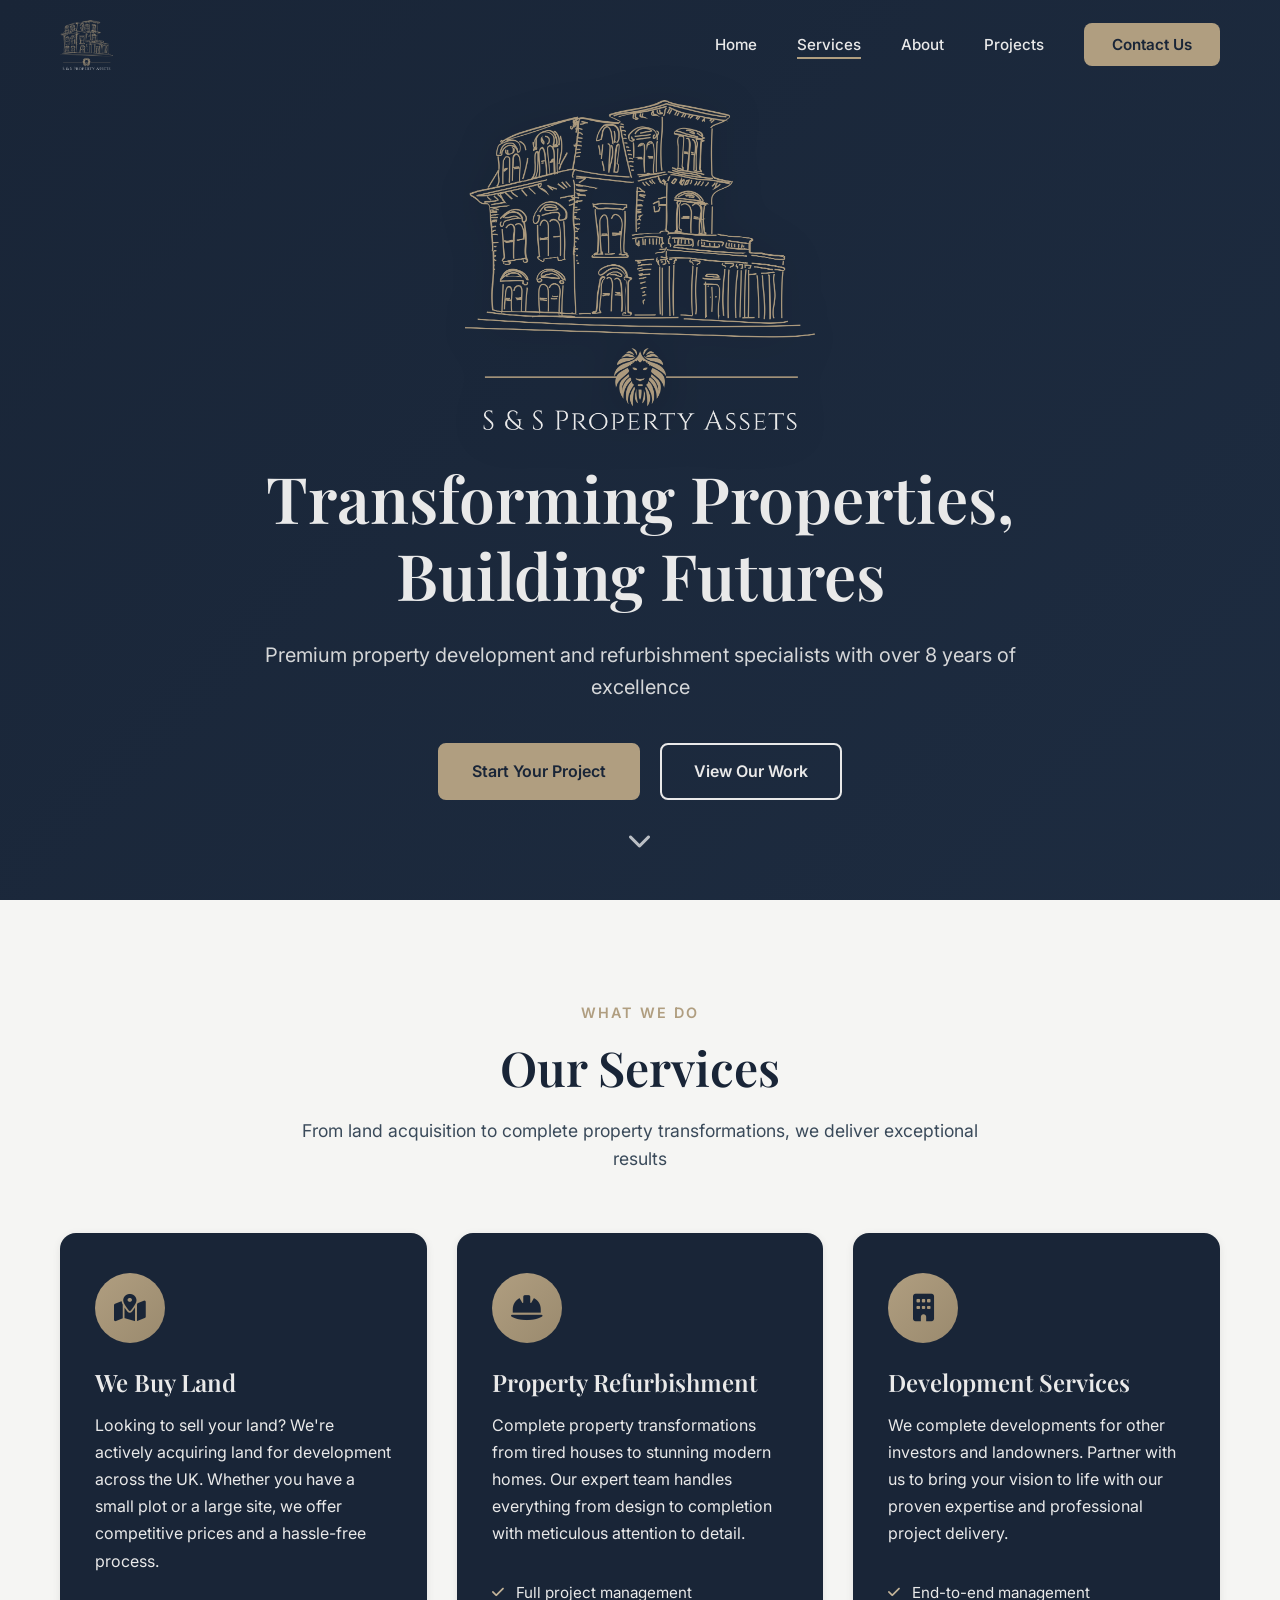
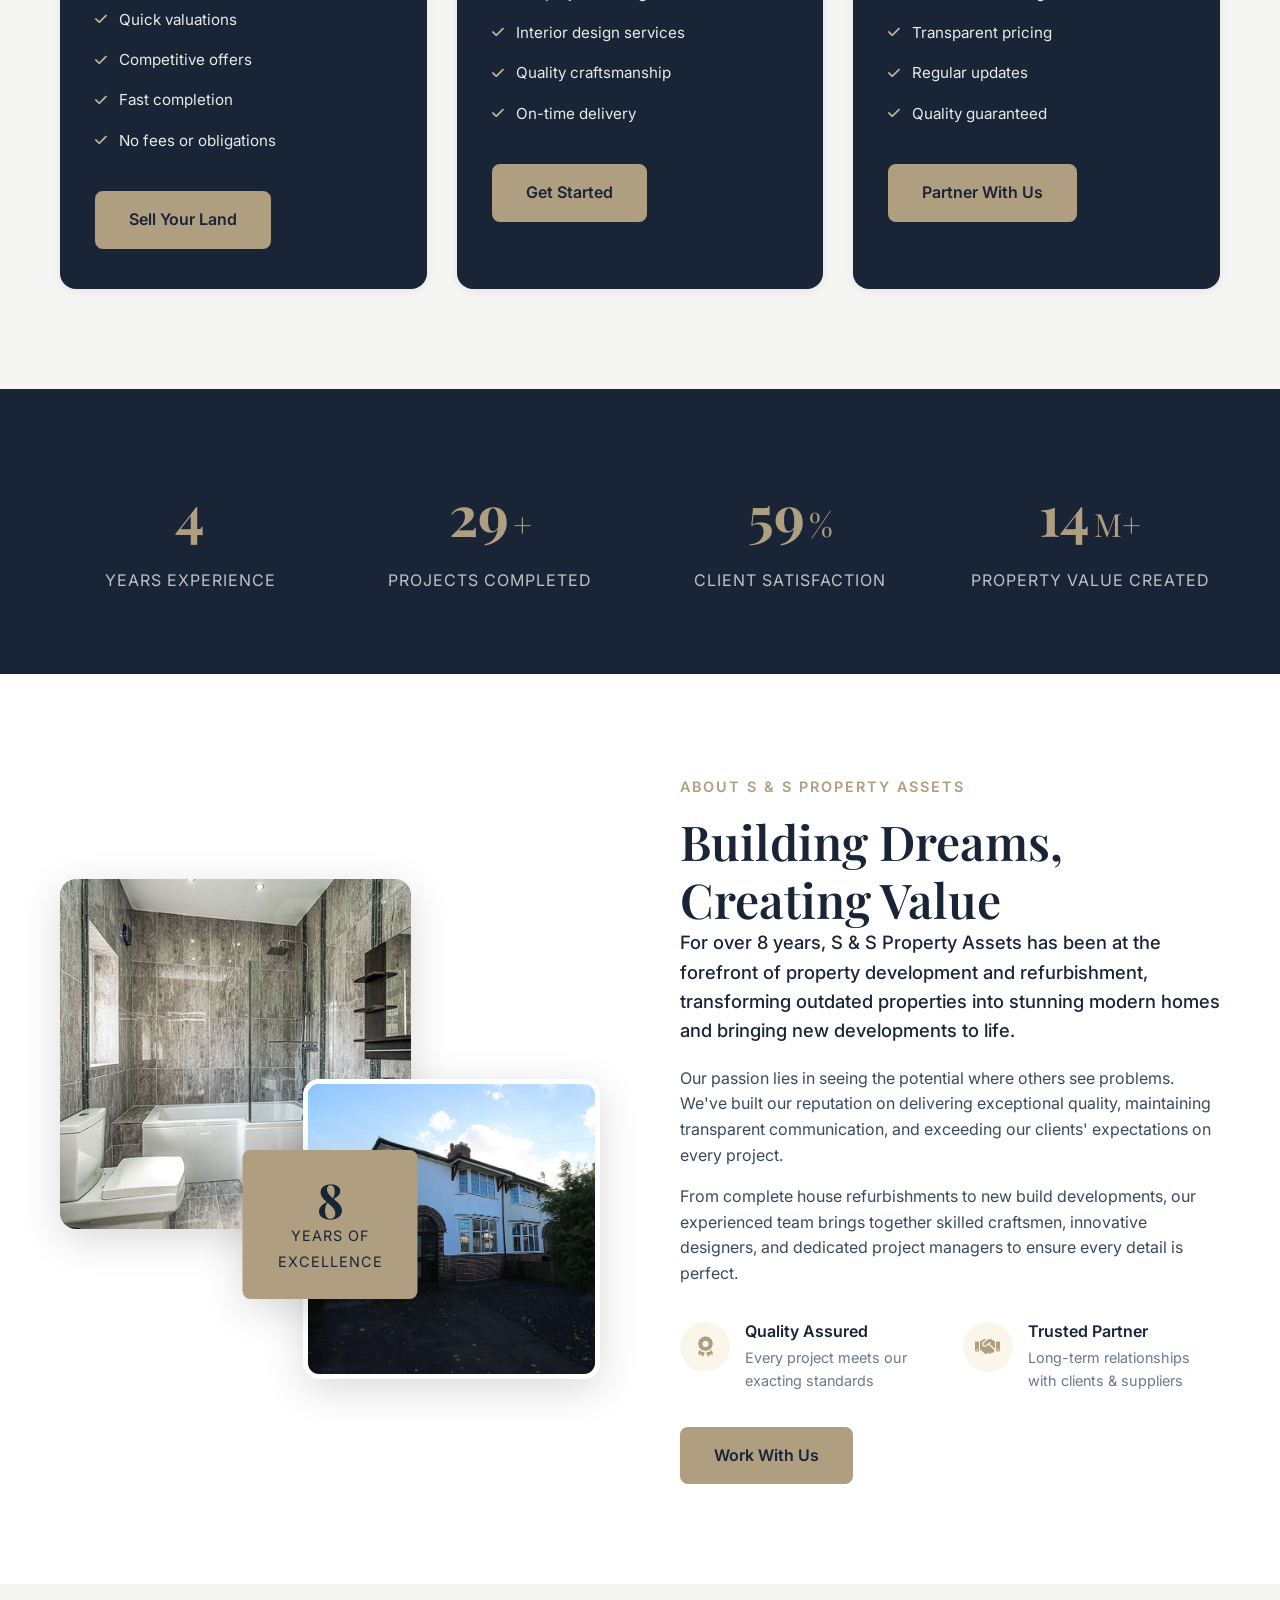
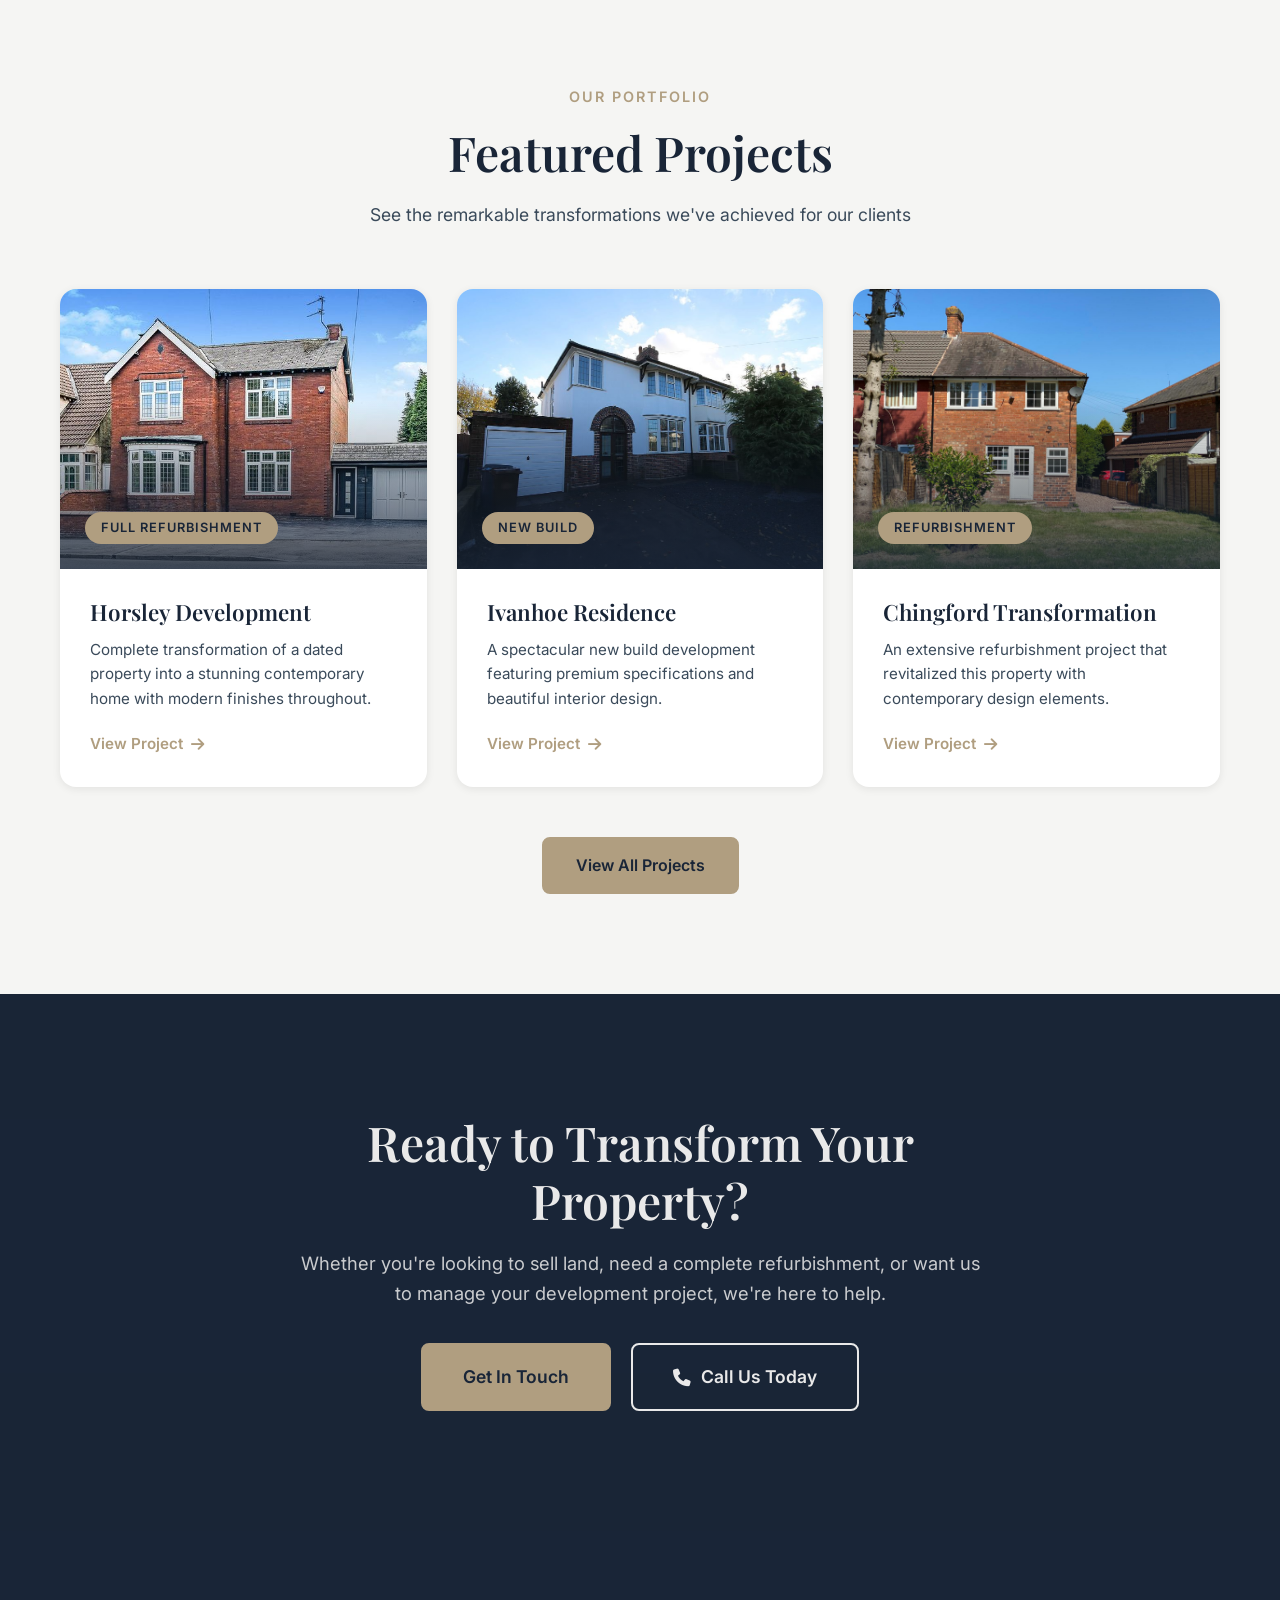
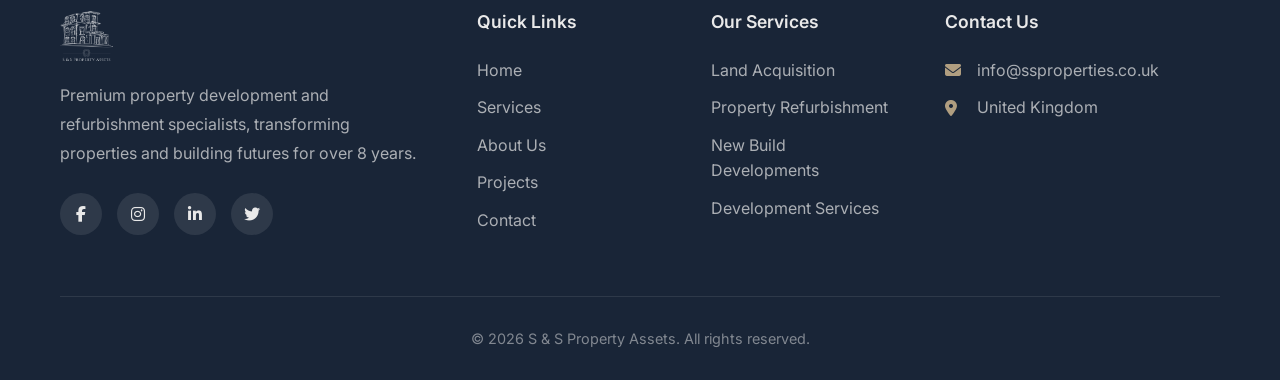
==== commit 152391c8: "Move website assets to Files/, untrack Content/ from git" ====
--- a/website/index.html
+++ b/website/index.html
@@ -6,7 +6,7 @@
     <meta name="description" content="S & S Property Assets - Premium property development, refurbishments, and new builds. 8 years of excellence transforming properties across the UK.">
     <title>S & S Property Assets | Premium Property Development & Refurbishments</title>
     <link rel="stylesheet" href="css/styles.css">
-    <link rel="icon" type="image/png" href="Content/Logo/Social Media Logo Files/Favicon/Favicon Logo.png">
+    <link rel="icon" type="image/png" href="Files/Logo/Social Media Logo Files/Favicon/Favicon Logo.png">
     <link href="https://fonts.googleapis.com/css2?family=Playfair+Display:wght@400;600;700&family=Inter:wght@300;400;500;600&display=swap" rel="stylesheet">
     <link rel="stylesheet" href="https://cdnjs.cloudflare.com/ajax/libs/font-awesome/6.4.0/css/all.min.css">
 </head>
@@ -15,7 +15,7 @@
     <nav class="navbar" id="navbar">
         <div class="container">
 <a href="index.html" class="logo">
-                <img src="Content/Logo/Standard Logo Files/Original on Transparent.png" alt="S & S Property Assets Logo">
+                <img src="Files/Logo/Standard Logo Files/Original on Transparent.png" alt="S & S Property Assets Logo">
             </a>
             <div class="nav-toggle" id="navToggle">
                 <span></span>
@@ -37,7 +37,7 @@
         <div class="hero-overlay"></div>
         <div class="hero-content">
             <div class="hero-logo">
-                <img src="Content/Logo/Standard Logo Files/Original on Transparent.png" alt="S & S Property Assets">
+                <img src="Files/Logo/Standard Logo Files/Original on Transparent.png" alt="S & S Property Assets">
             </div>
             <h1>Transforming Properties,<br>Building Futures</h1>
             <p>Premium property development and refurbishment specialists with over 8 years of excellence</p>
@@ -139,10 +139,10 @@
             <div class="about-grid">
                 <div class="about-images">
                     <div class="about-img-1">
-                        <img src="Content/Projects/Horsley/After Photos/IMG_5875.JPG" alt="S & S Property Assets Project">
+                        <img src="Files/Projects/Horsley/After Photos/IMG_5875.JPG" alt="S & S Property Assets Project">
                     </div>
                     <div class="about-img-2">
-                        <img src="Content/Projects/Ivanhoe/After/IMAGE 1 .jpg" alt="S & S Property Assets Completed Home">
+                        <img src="Files/Projects/Ivanhoe/After/IMAGE 1 .jpg" alt="S & S Property Assets Completed Home">
                     </div>
                     <div class="about-experience">
                         <span class="exp-number">8</span>
@@ -188,7 +188,7 @@
             <div class="projects-grid">
                 <div class="project-card">
     <div class="project-image">
-                        <img src="Content/Projects/Horsley/After Photos/IMG_5872.JPG" alt="Horsley Project">
+                        <img src="Files/Projects/Horsley/After Photos/IMG_5872.JPG" alt="Horsley Project">
                         <div class="project-overlay">
                             <span class="project-type">Full Refurbishment</span>
                         </div>
@@ -201,7 +201,7 @@
                 </div>
                 <div class="project-card">
     <div class="project-image">
-                        <img src="Content/Projects/Ivanhoe/After/IMAGE 1 .jpg" alt="Ivanhoe Project">
+                        <img src="Files/Projects/Ivanhoe/After/IMAGE 1 .jpg" alt="Ivanhoe Project">
                         <div class="project-overlay">
                             <span class="project-type">New Build</span>
                         </div>
@@ -214,7 +214,7 @@
                 </div>
                 <div class="project-card">
     <div class="project-image">
-                        <img src="Content/Projects/Chingford/After photos/IMG-20200602-WA0010.jpg" alt="Chingford Project">
+                        <img src="Files/Projects/Chingford/After photos/IMG-20200602-WA0010.jpg" alt="Chingford Project">
                         <div class="project-overlay">
                             <span class="project-type">Refurbishment</span>
                         </div>
@@ -252,7 +252,7 @@
         <div class="container">
             <div class="footer-grid">
                 <div class="footer-about">
-                    <img src="Content/Logo/Standard Logo Files/White on Transparent.png" alt="S & S Property Assets" class="footer-logo">
+                    <img src="Files/Logo/Standard Logo Files/White on Transparent.png" alt="S & S Property Assets" class="footer-logo">
                     <p>Premium property development and refurbishment specialists, transforming properties and building futures for over 8 years.</p>
                     <div class="footer-social">
                         <a href="#"><i class="fab fa-facebook-f"></i></a>
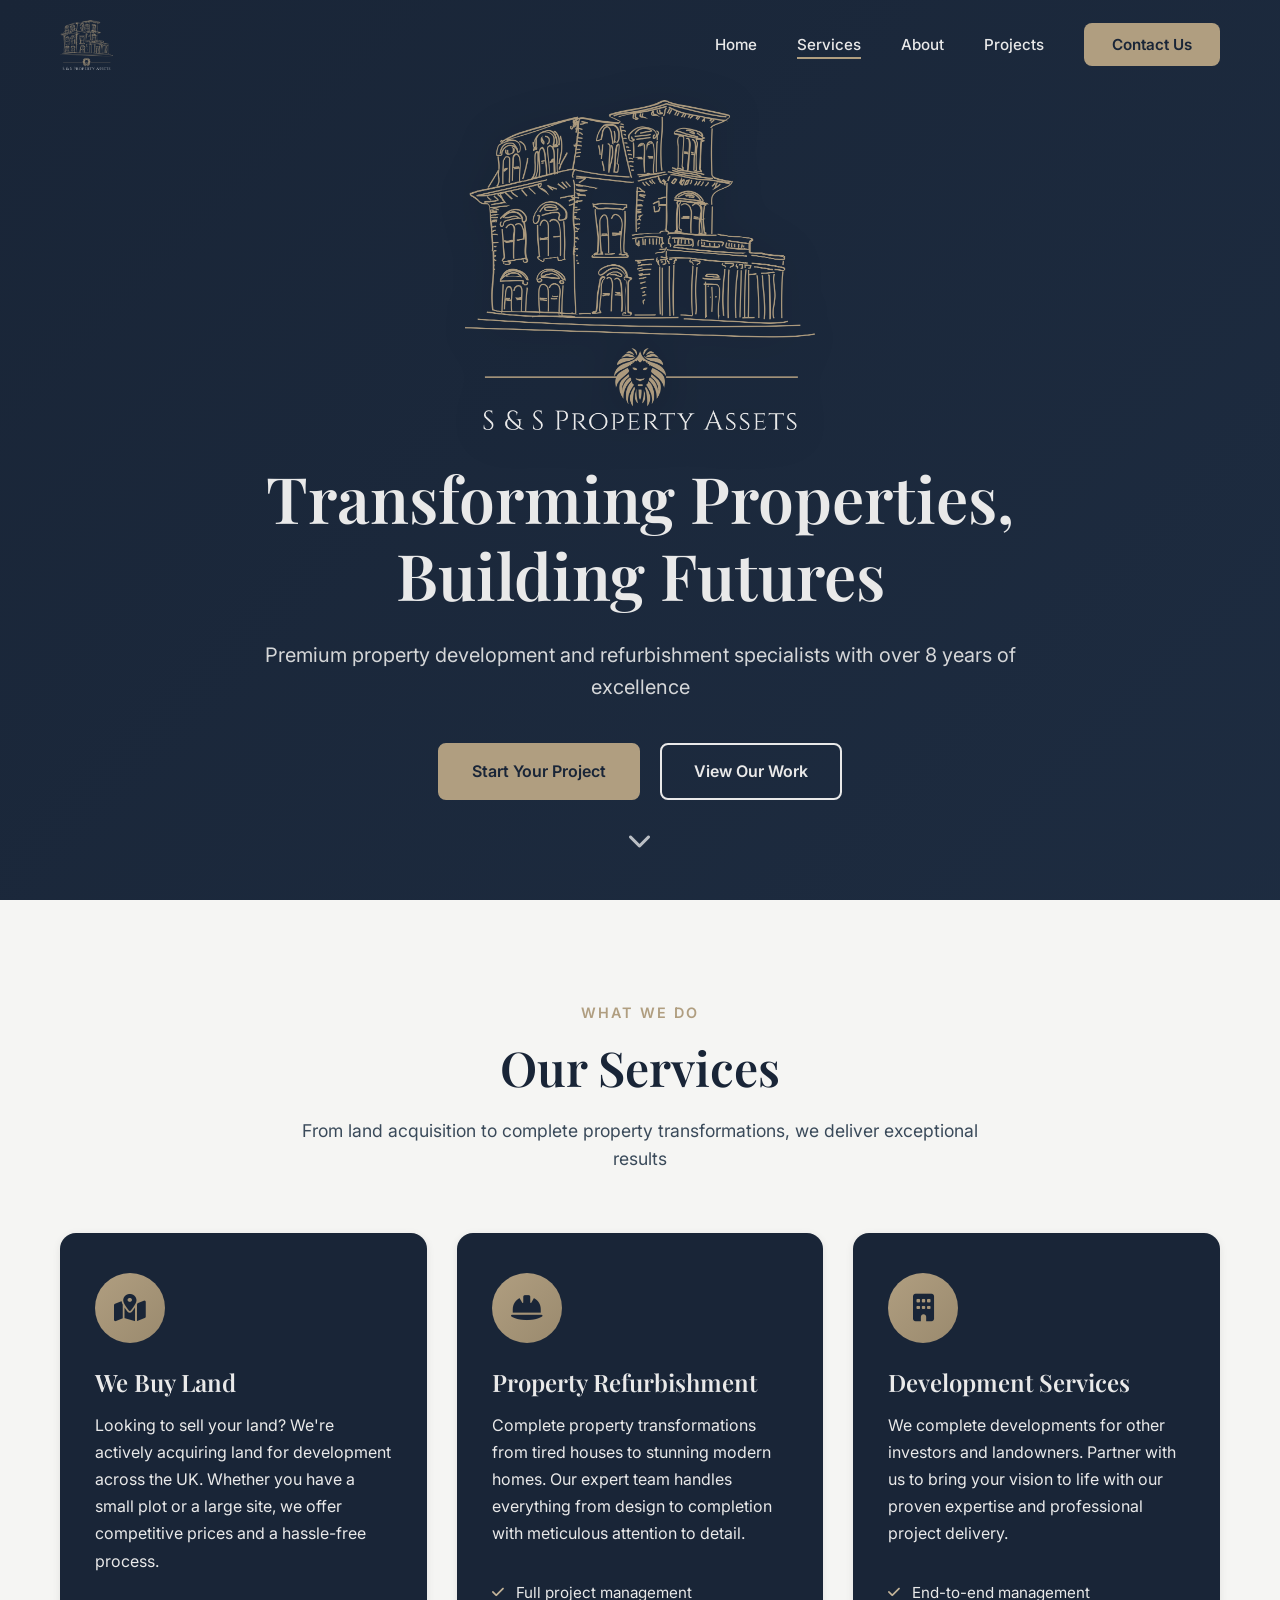
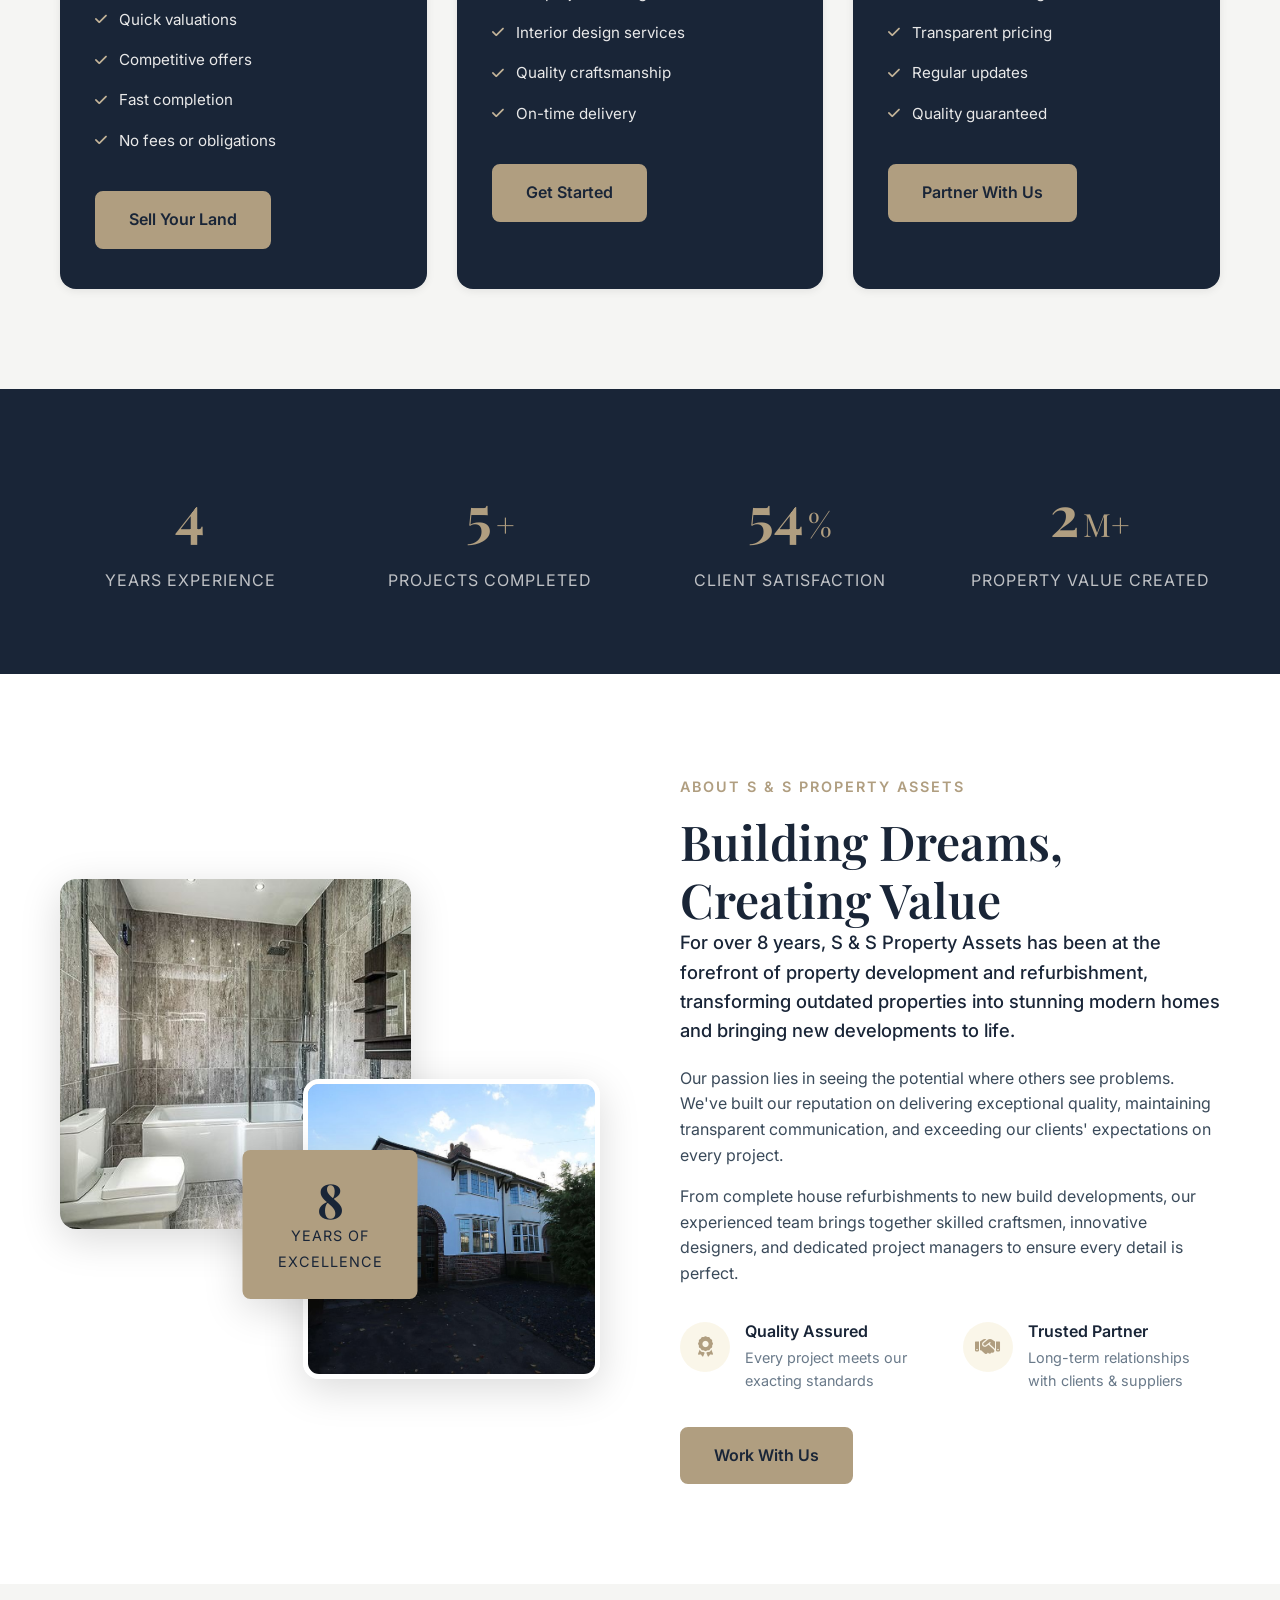
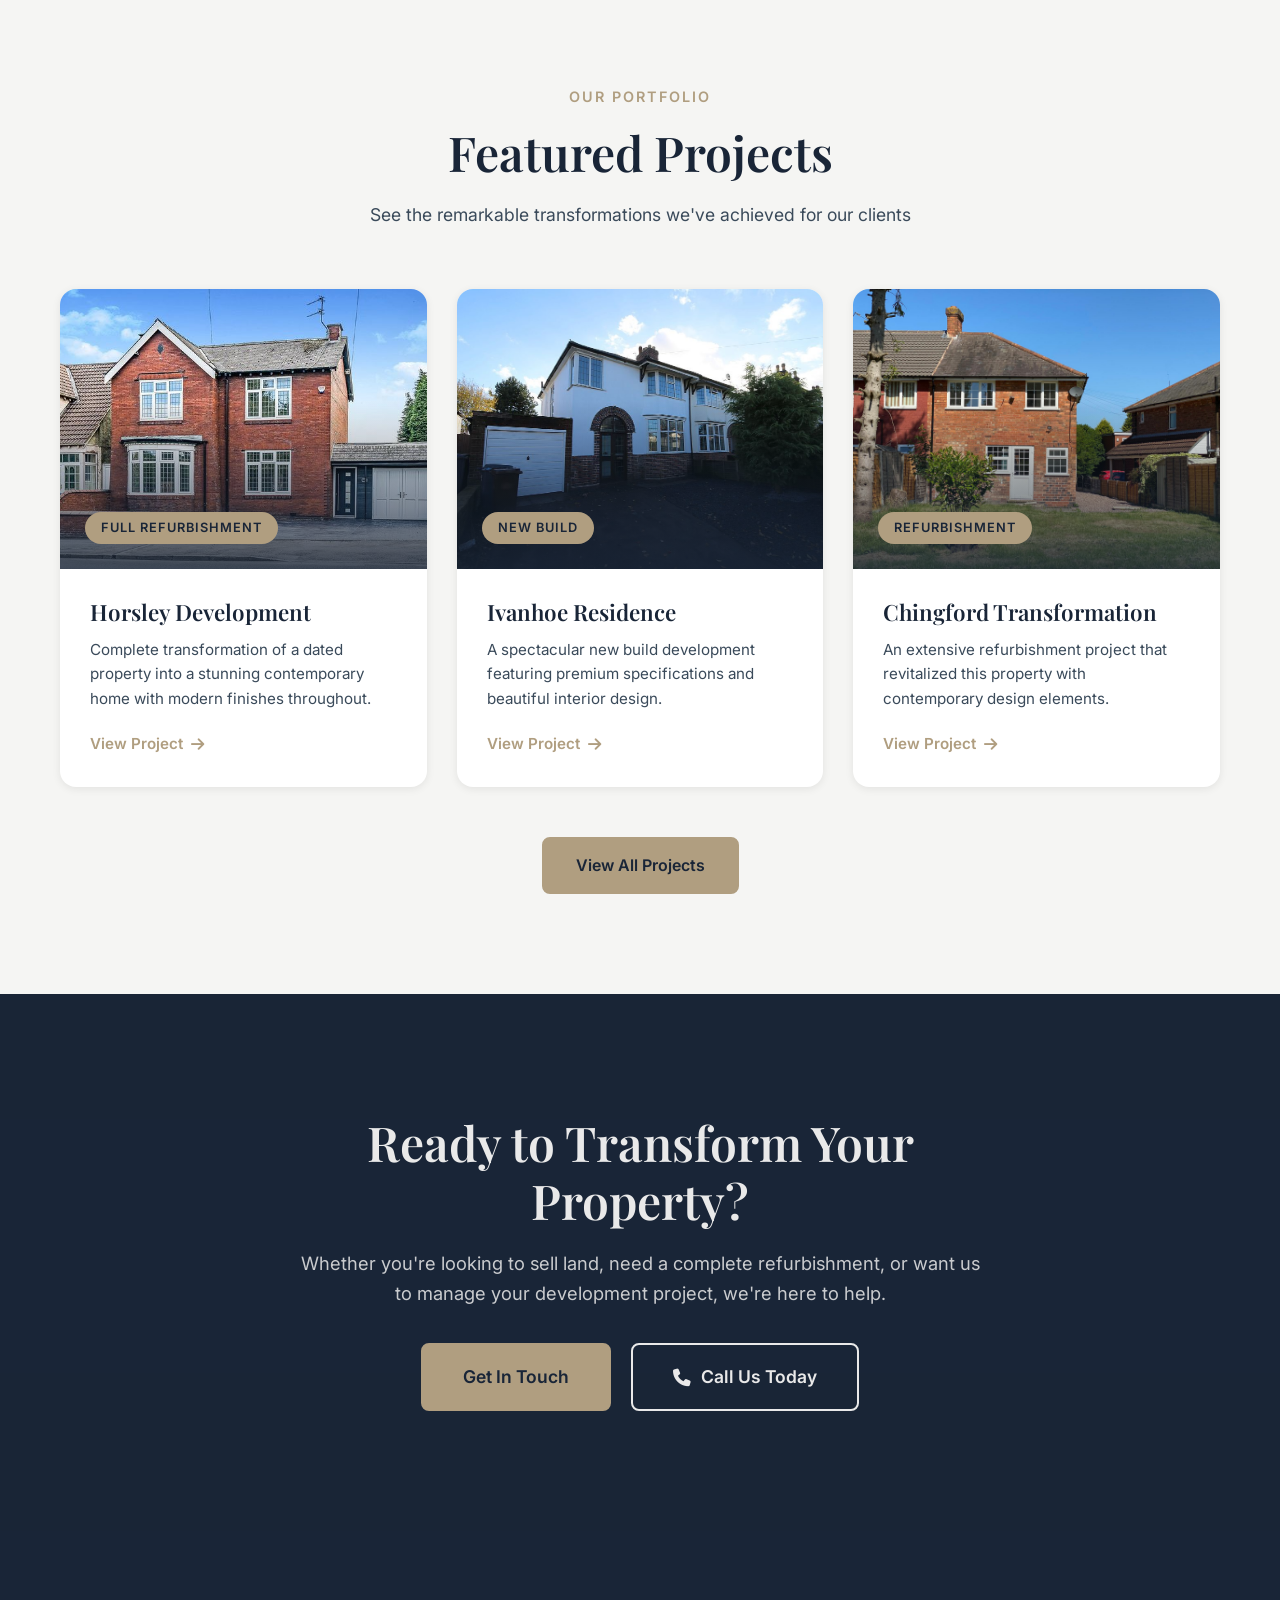
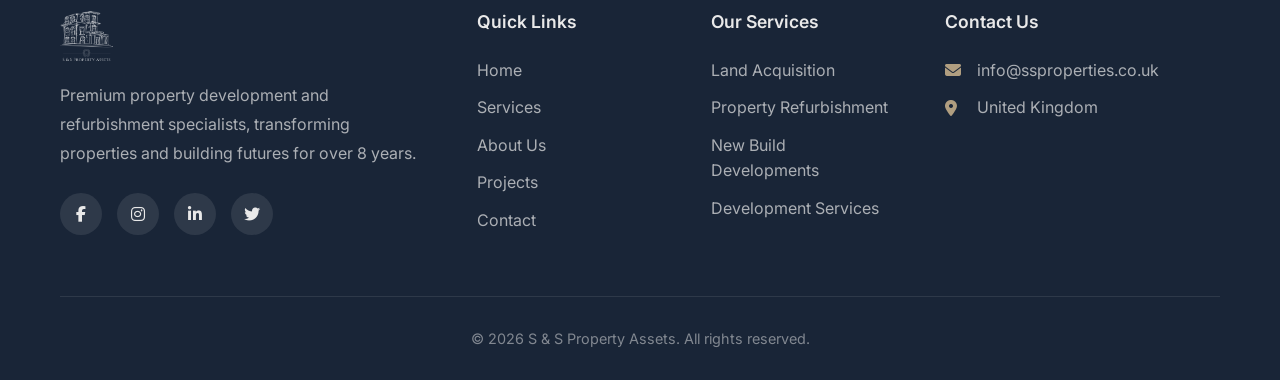
==== commit ef0173be: "Update index.html" ====
--- a/website/index.html
+++ b/website/index.html
@@ -115,7 +115,7 @@
                     <span class="stat-label">Years Experience</span>
                 </div>
                 <div class="stat-item">
-                    <span class="stat-number" data-target="50">0</span>
+                    <span class="stat-number" data-target="10">0</span>
                     <span class="stat-suffix">+</span>
                     <span class="stat-label">Projects Completed</span>
                 </div>
@@ -125,7 +125,7 @@
                     <span class="stat-label">Client Satisfaction</span>
                 </div>
                 <div class="stat-item">
-                    <span class="stat-number" data-target="25">0</span>
+                    <span class="stat-number" data-target="5">0</span>
                     <span class="stat-suffix">M+</span>
                     <span class="stat-label">Property Value Created</span>
                 </div>
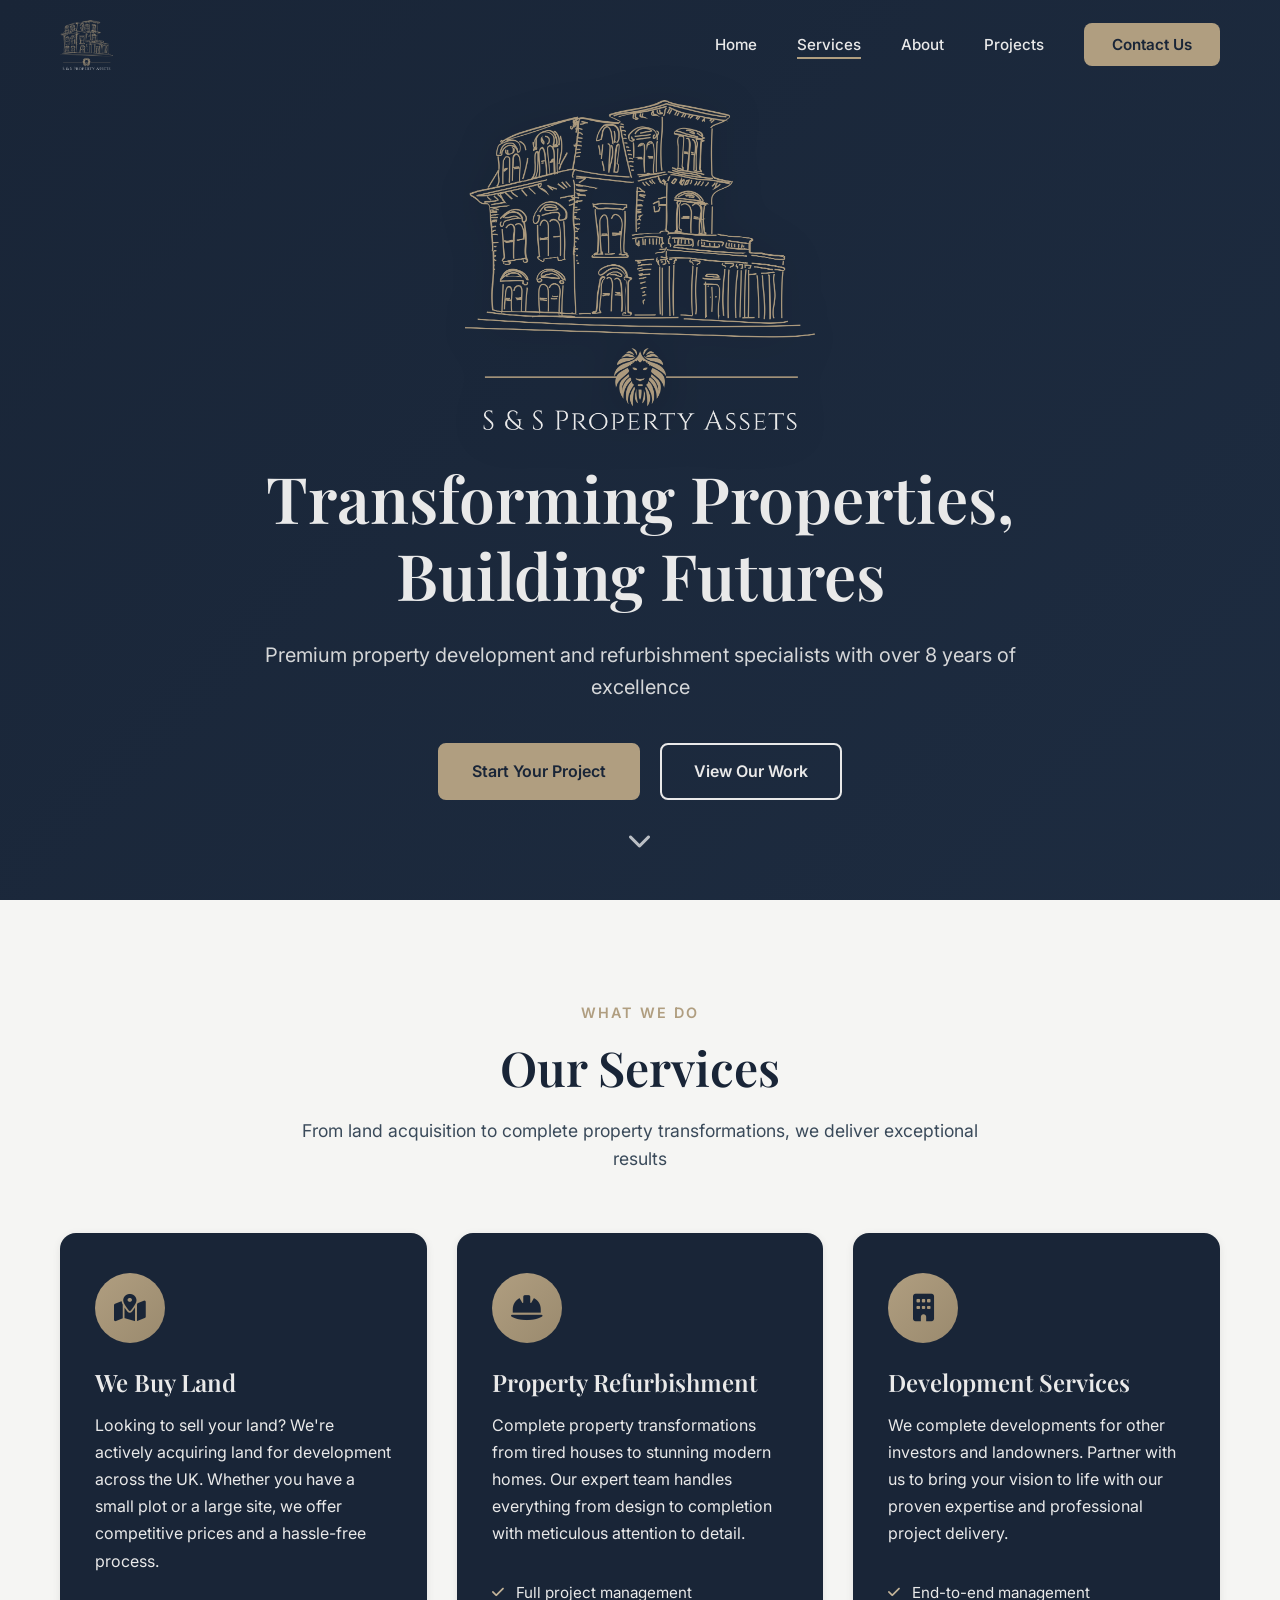
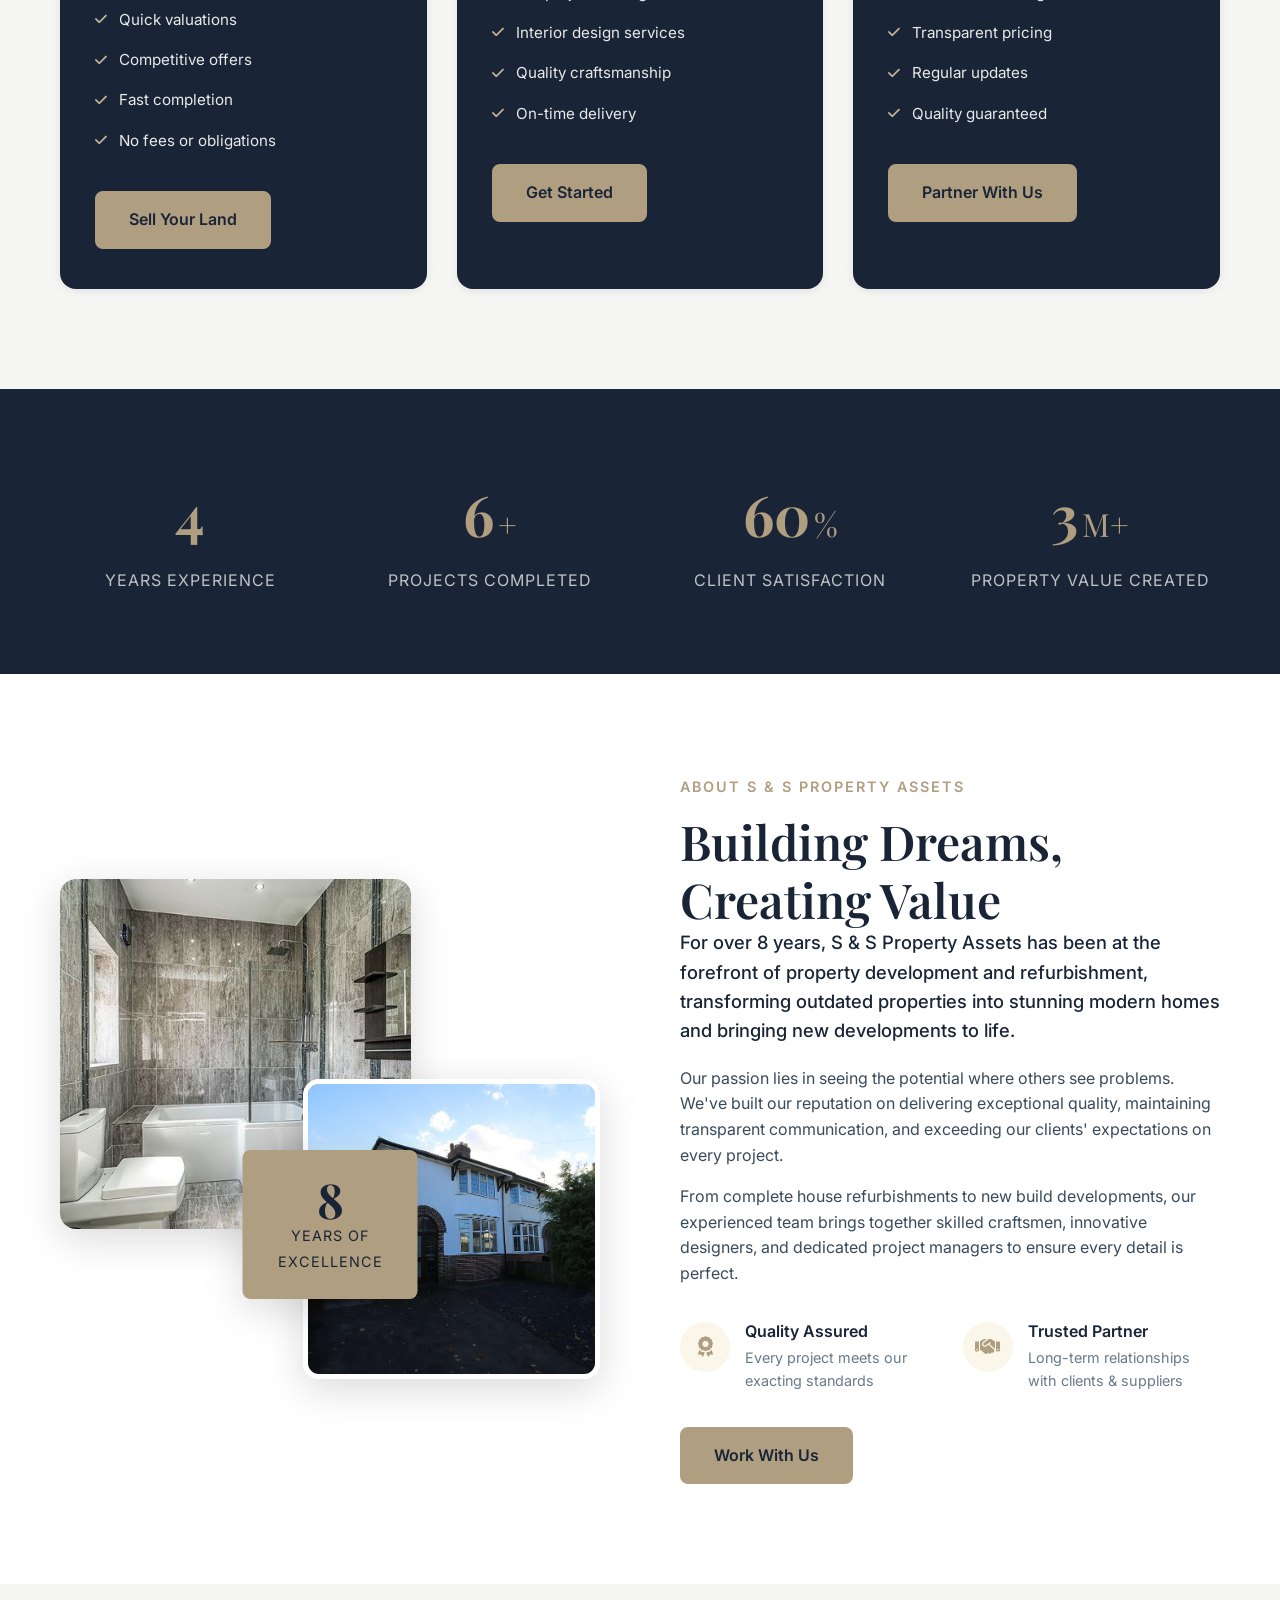
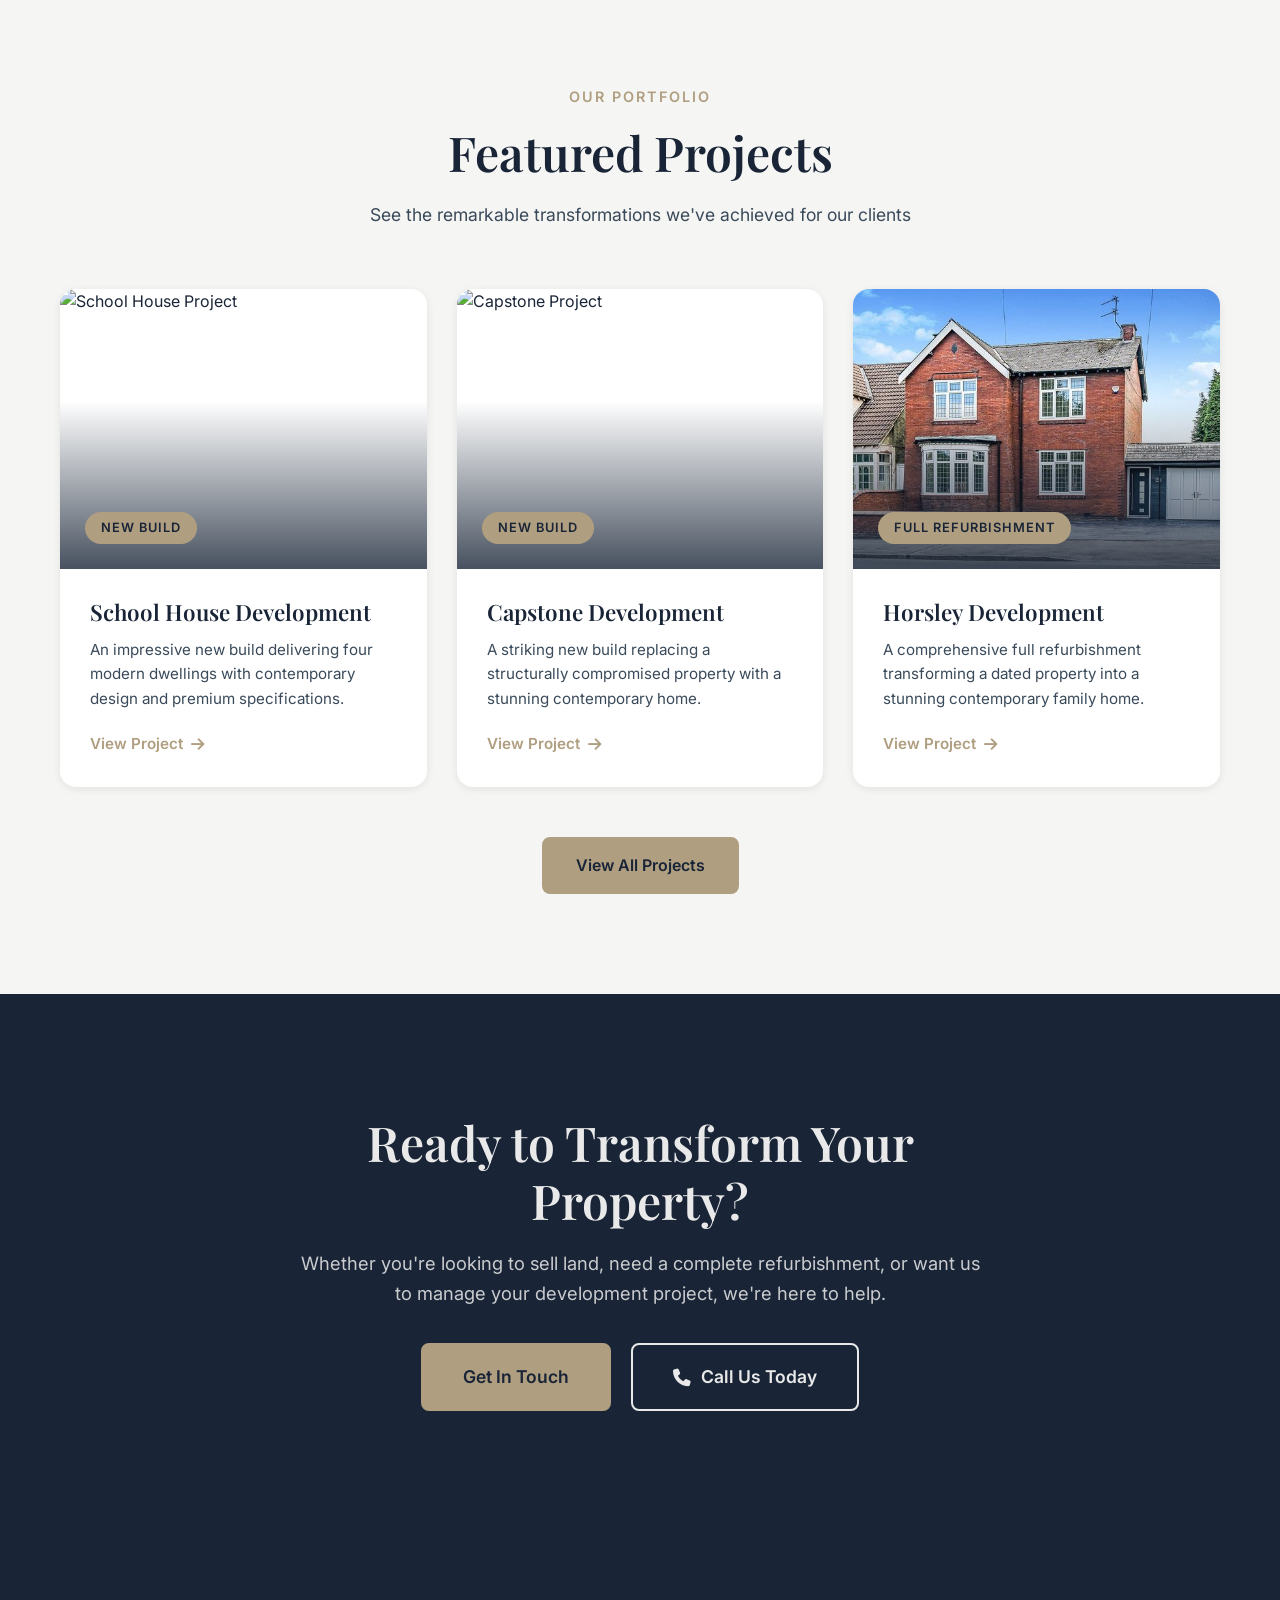
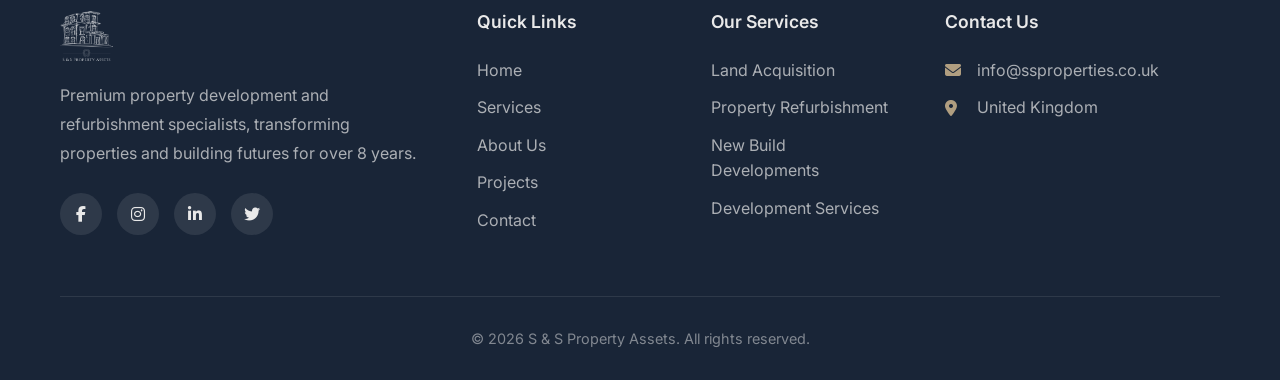
==== commit 27af7f99: "Overhaul projects: reorder, new categories, new projects (School House, Wheaton Vale), HEIC conversi" ====
--- a/website/index.html
+++ b/website/index.html
@@ -188,6 +188,32 @@
             <div class="projects-grid">
                 <div class="project-card">
     <div class="project-image">
+                        <img src="Files/Projects/School House/After/After.JPG" alt="School House Project">
+                        <div class="project-overlay">
+                            <span class="project-type">New Build</span>
+                        </div>
+                    </div>
+                    <div class="project-info">
+                        <h3>School House Development</h3>
+                        <p>An impressive new build delivering four modern dwellings with contemporary design and premium specifications.</p>
+                        <a href="projects.html#schoolhouse" class="project-link">View Project <i class="fas fa-arrow-right"></i></a>
+                    </div>
+                </div>
+                <div class="project-card">
+    <div class="project-image">
+                        <img src="Files/Projects/Capstone/After/Front After.jpg" alt="Capstone Project">
+                        <div class="project-overlay">
+                            <span class="project-type">New Build</span>
+                        </div>
+                    </div>
+                    <div class="project-info">
+                        <h3>Capstone Development</h3>
+                        <p>A striking new build replacing a structurally compromised property with a stunning contemporary home.</p>
+                        <a href="projects.html#capstone" class="project-link">View Project <i class="fas fa-arrow-right"></i></a>
+                    </div>
+                </div>
+                <div class="project-card">
+    <div class="project-image">
                         <img src="Files/Projects/Horsley/After Photos/IMG_5872.JPG" alt="Horsley Project">
                         <div class="project-overlay">
                             <span class="project-type">Full Refurbishment</span>
@@ -195,34 +221,8 @@
                     </div>
                     <div class="project-info">
                         <h3>Horsley Development</h3>
-                        <p>Complete transformation of a dated property into a stunning contemporary home with modern finishes throughout.</p>
+                        <p>A comprehensive full refurbishment transforming a dated property into a stunning contemporary family home.</p>
                         <a href="projects.html#horsley" class="project-link">View Project <i class="fas fa-arrow-right"></i></a>
-                    </div>
-                </div>
-                <div class="project-card">
-    <div class="project-image">
-                        <img src="Files/Projects/Ivanhoe/After/IMAGE 1 .jpg" alt="Ivanhoe Project">
-                        <div class="project-overlay">
-                            <span class="project-type">New Build</span>
-                        </div>
-                    </div>
-                    <div class="project-info">
-                        <h3>Ivanhoe Residence</h3>
-                        <p>A spectacular new build development featuring premium specifications and beautiful interior design.</p>
-                        <a href="projects.html#ivanhoe" class="project-link">View Project <i class="fas fa-arrow-right"></i></a>
-                    </div>
-                </div>
-                <div class="project-card">
-    <div class="project-image">
-                        <img src="Files/Projects/Chingford/After photos/IMG-20200602-WA0010.jpg" alt="Chingford Project">
-                        <div class="project-overlay">
-                            <span class="project-type">Refurbishment</span>
-                        </div>
-                    </div>
-                    <div class="project-info">
-                        <h3>Chingford Transformation</h3>
-                        <p>An extensive refurbishment project that revitalized this property with contemporary design elements.</p>
-                        <a href="projects.html#chingford" class="project-link">View Project <i class="fas fa-arrow-right"></i></a>
                     </div>
                 </div>
             </div>
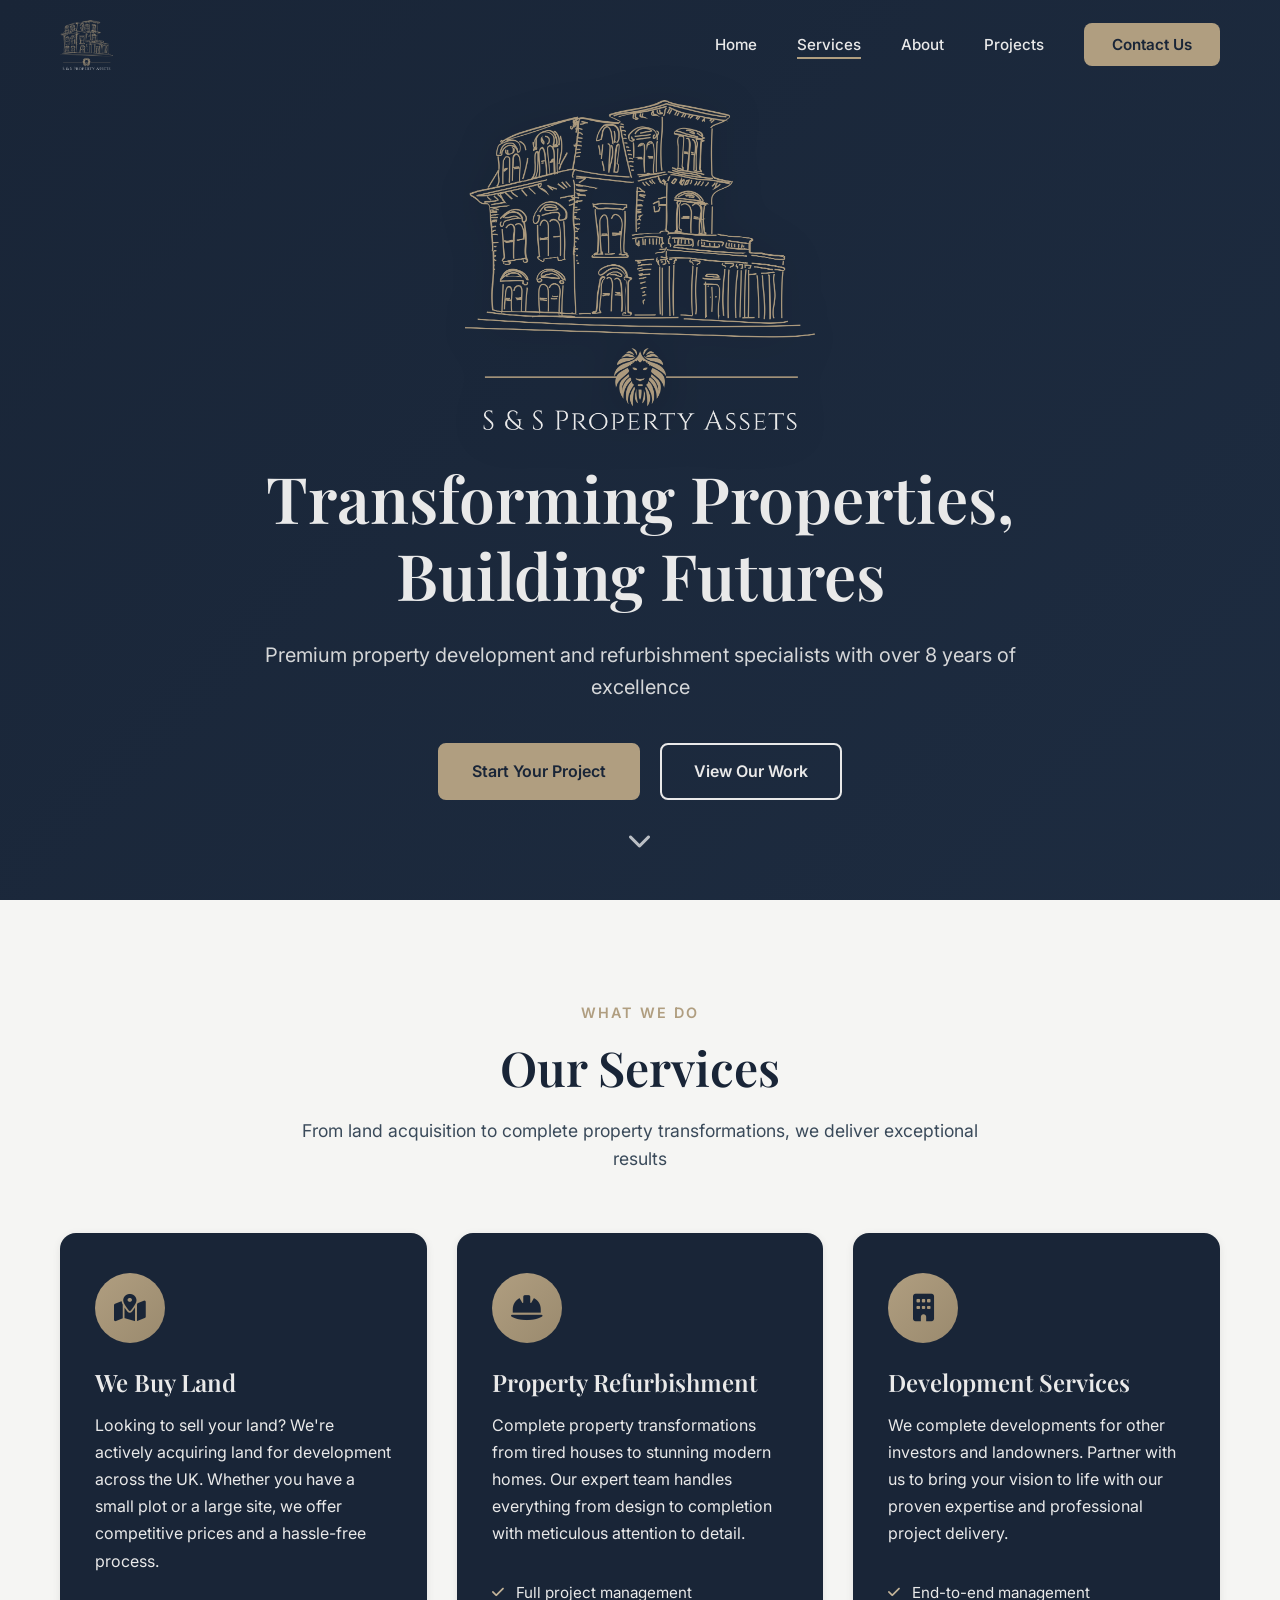
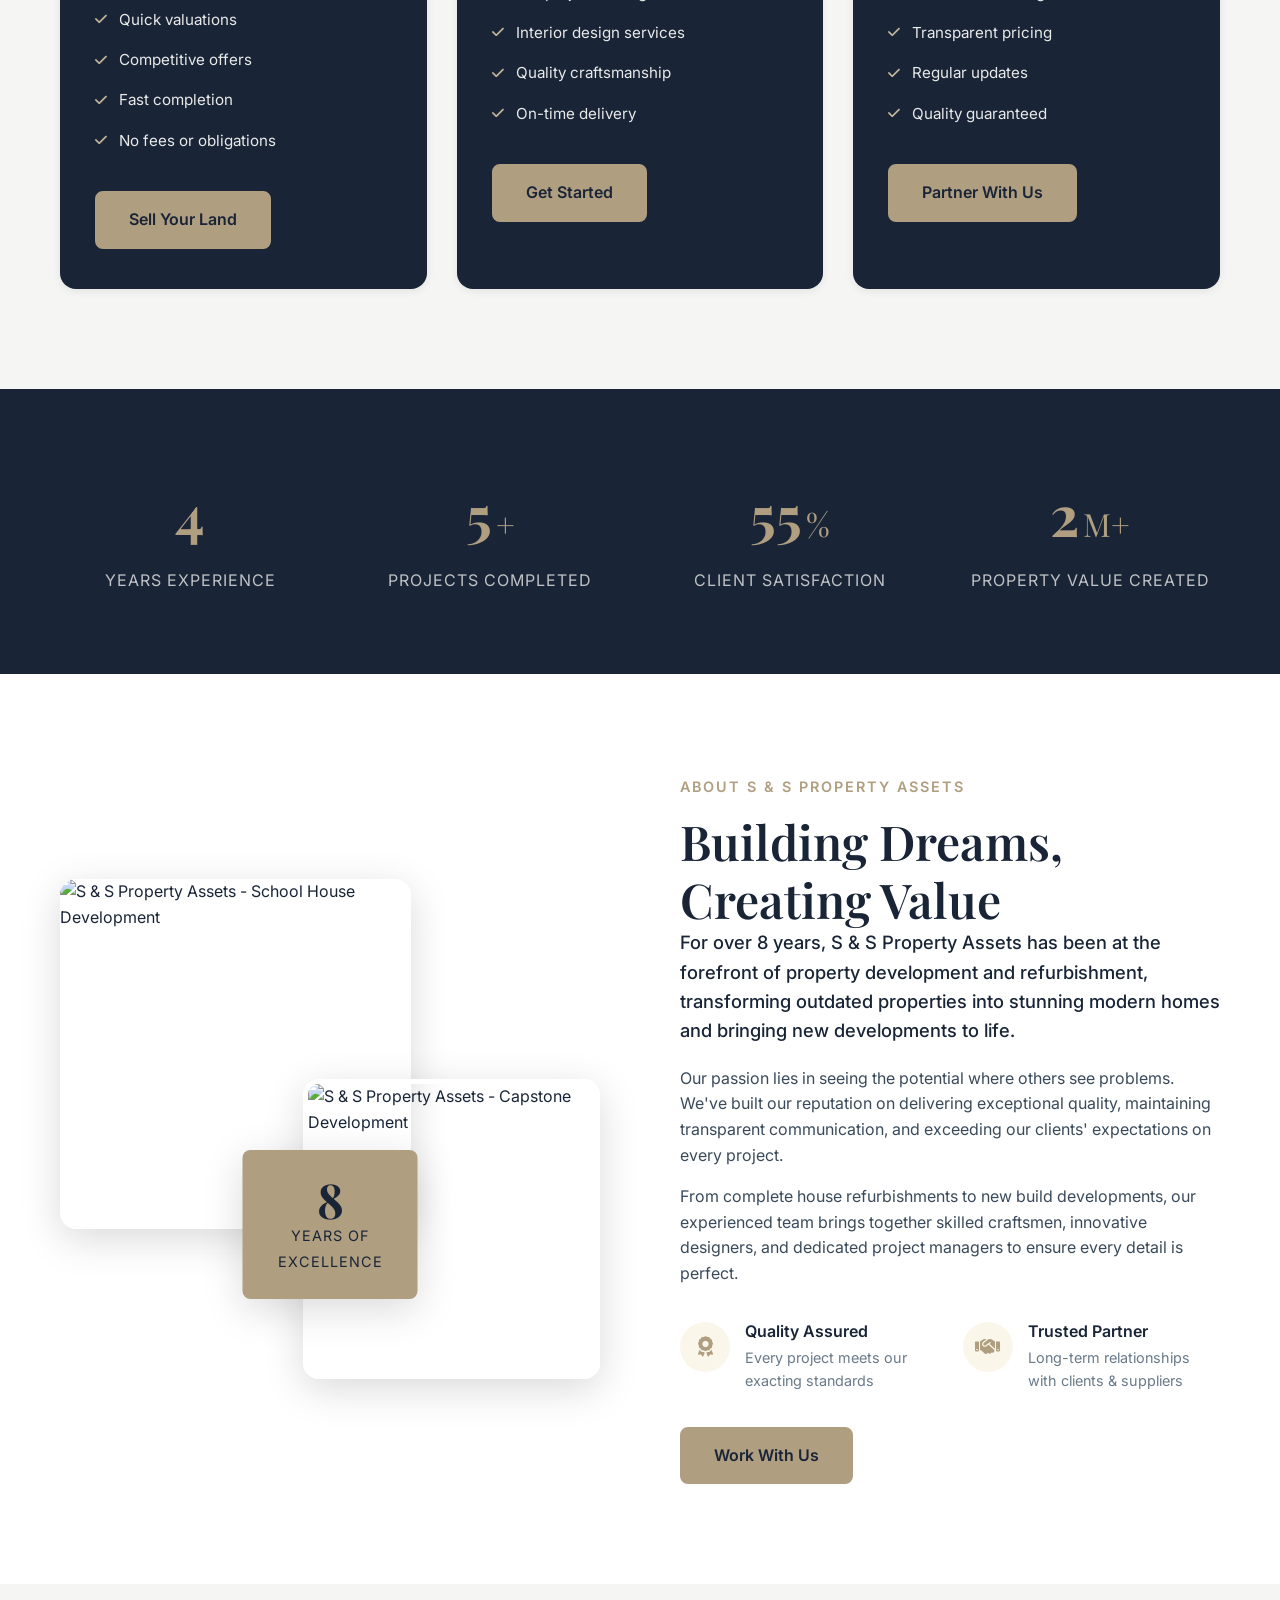
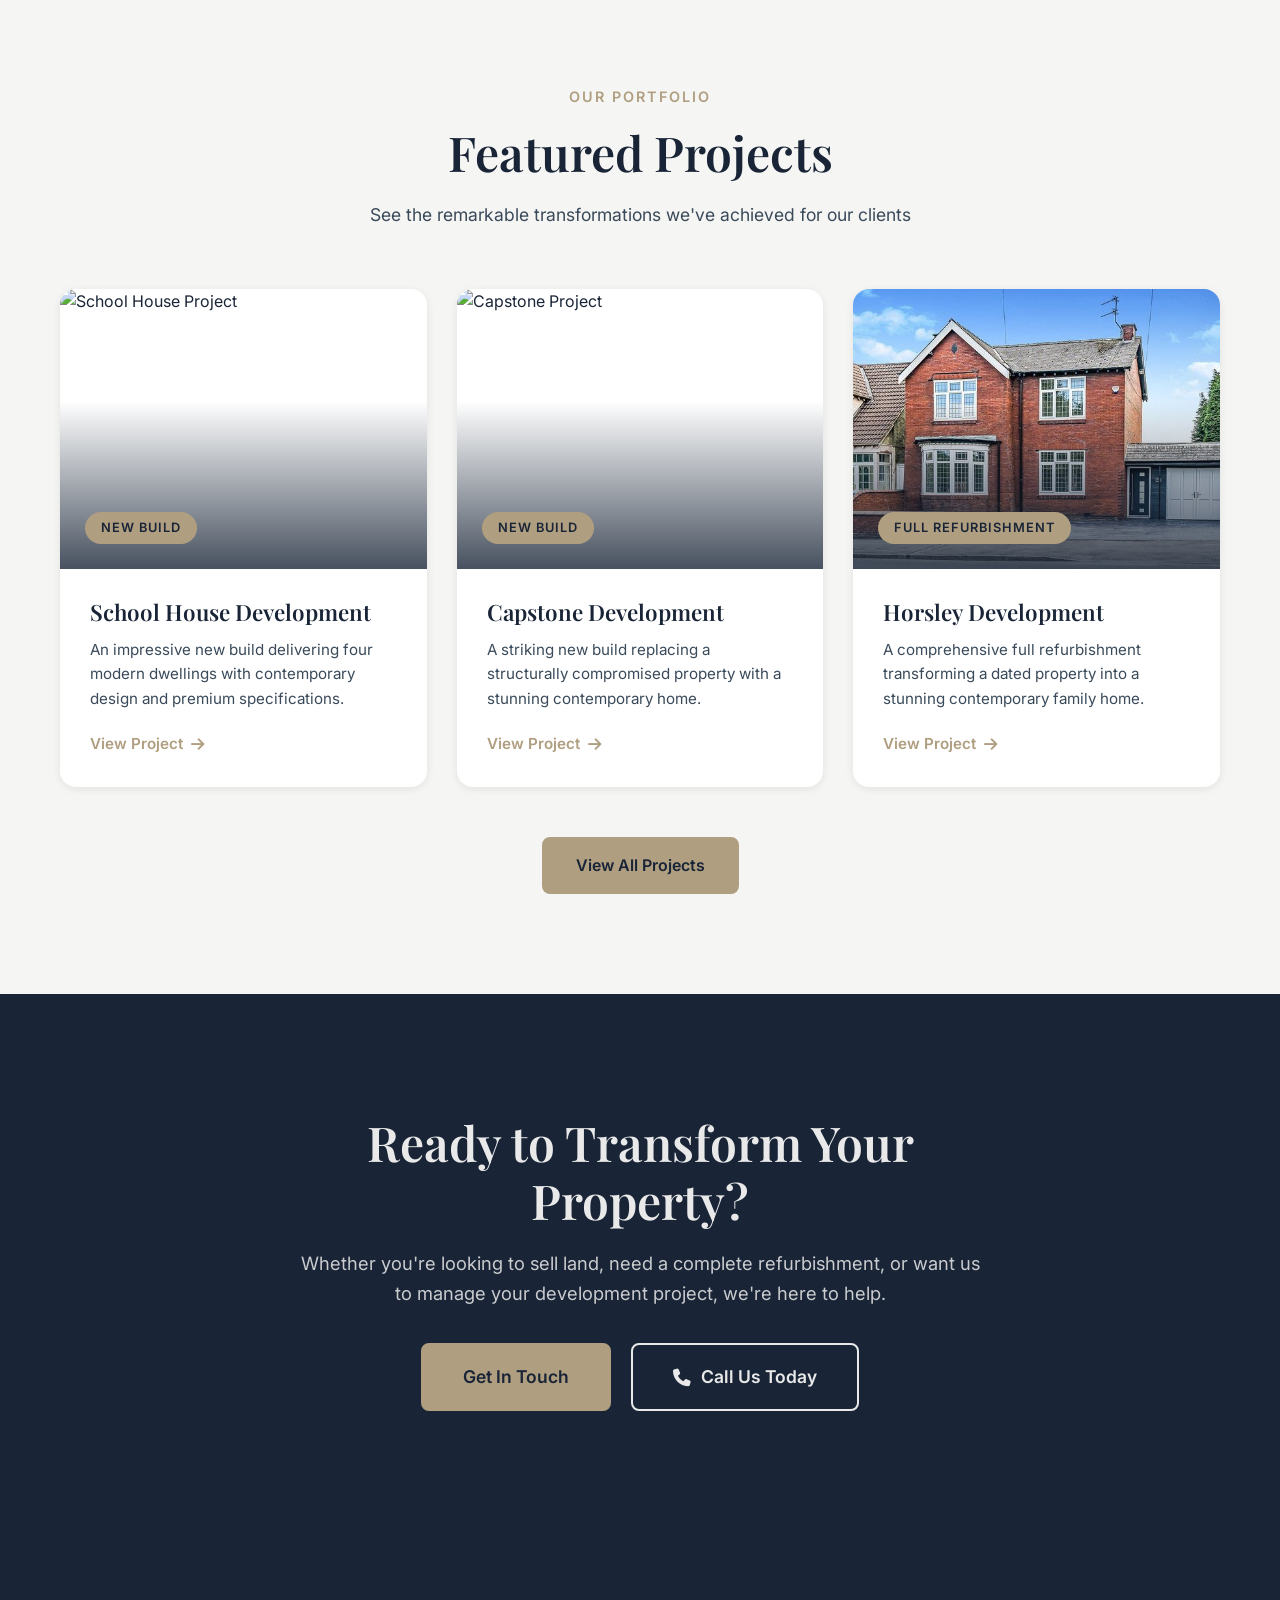
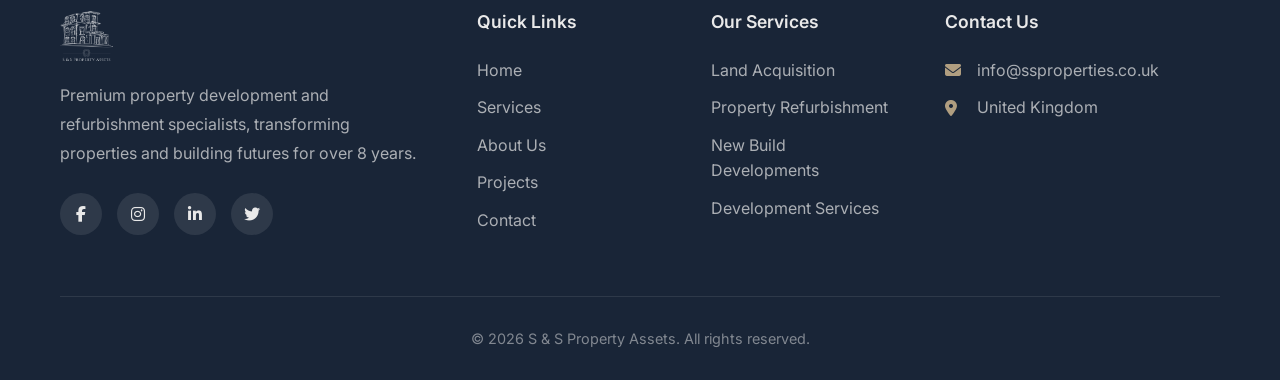
==== commit 2ca5e0e0: "Update About section images to School House and Capstone" ====
--- a/website/index.html
+++ b/website/index.html
@@ -139,10 +139,10 @@
             <div class="about-grid">
                 <div class="about-images">
                     <div class="about-img-1">
-                        <img src="Files/Projects/Horsley/After Photos/IMG_5875.JPG" alt="S & S Property Assets Project">
+                        <img src="Files/Projects/School House/After/After.JPG" alt="S & S Property Assets - School House Development">
                     </div>
                     <div class="about-img-2">
-                        <img src="Files/Projects/Ivanhoe/After/IMAGE 1 .jpg" alt="S & S Property Assets Completed Home">
+                        <img src="Files/Projects/Capstone/After/Front After.jpg" alt="S & S Property Assets - Capstone Development">
                     </div>
                     <div class="about-experience">
                         <span class="exp-number">8</span>
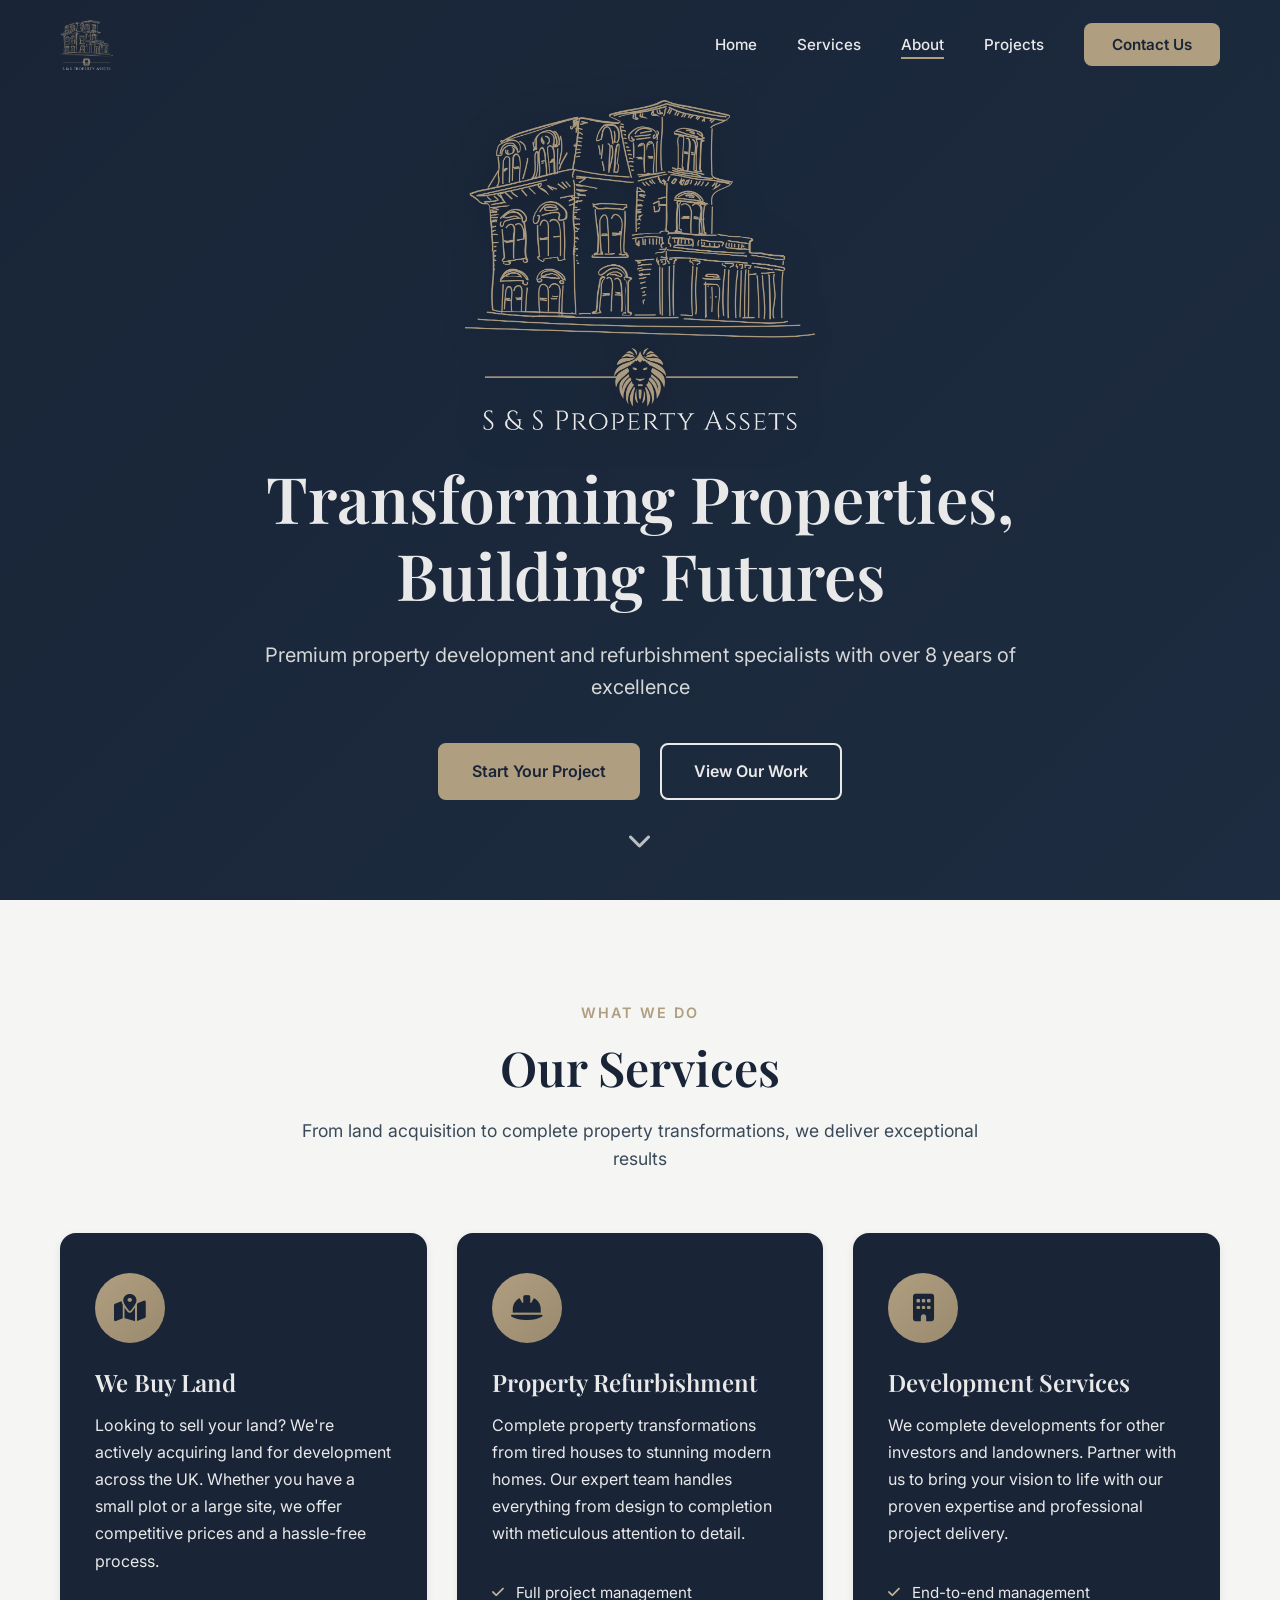
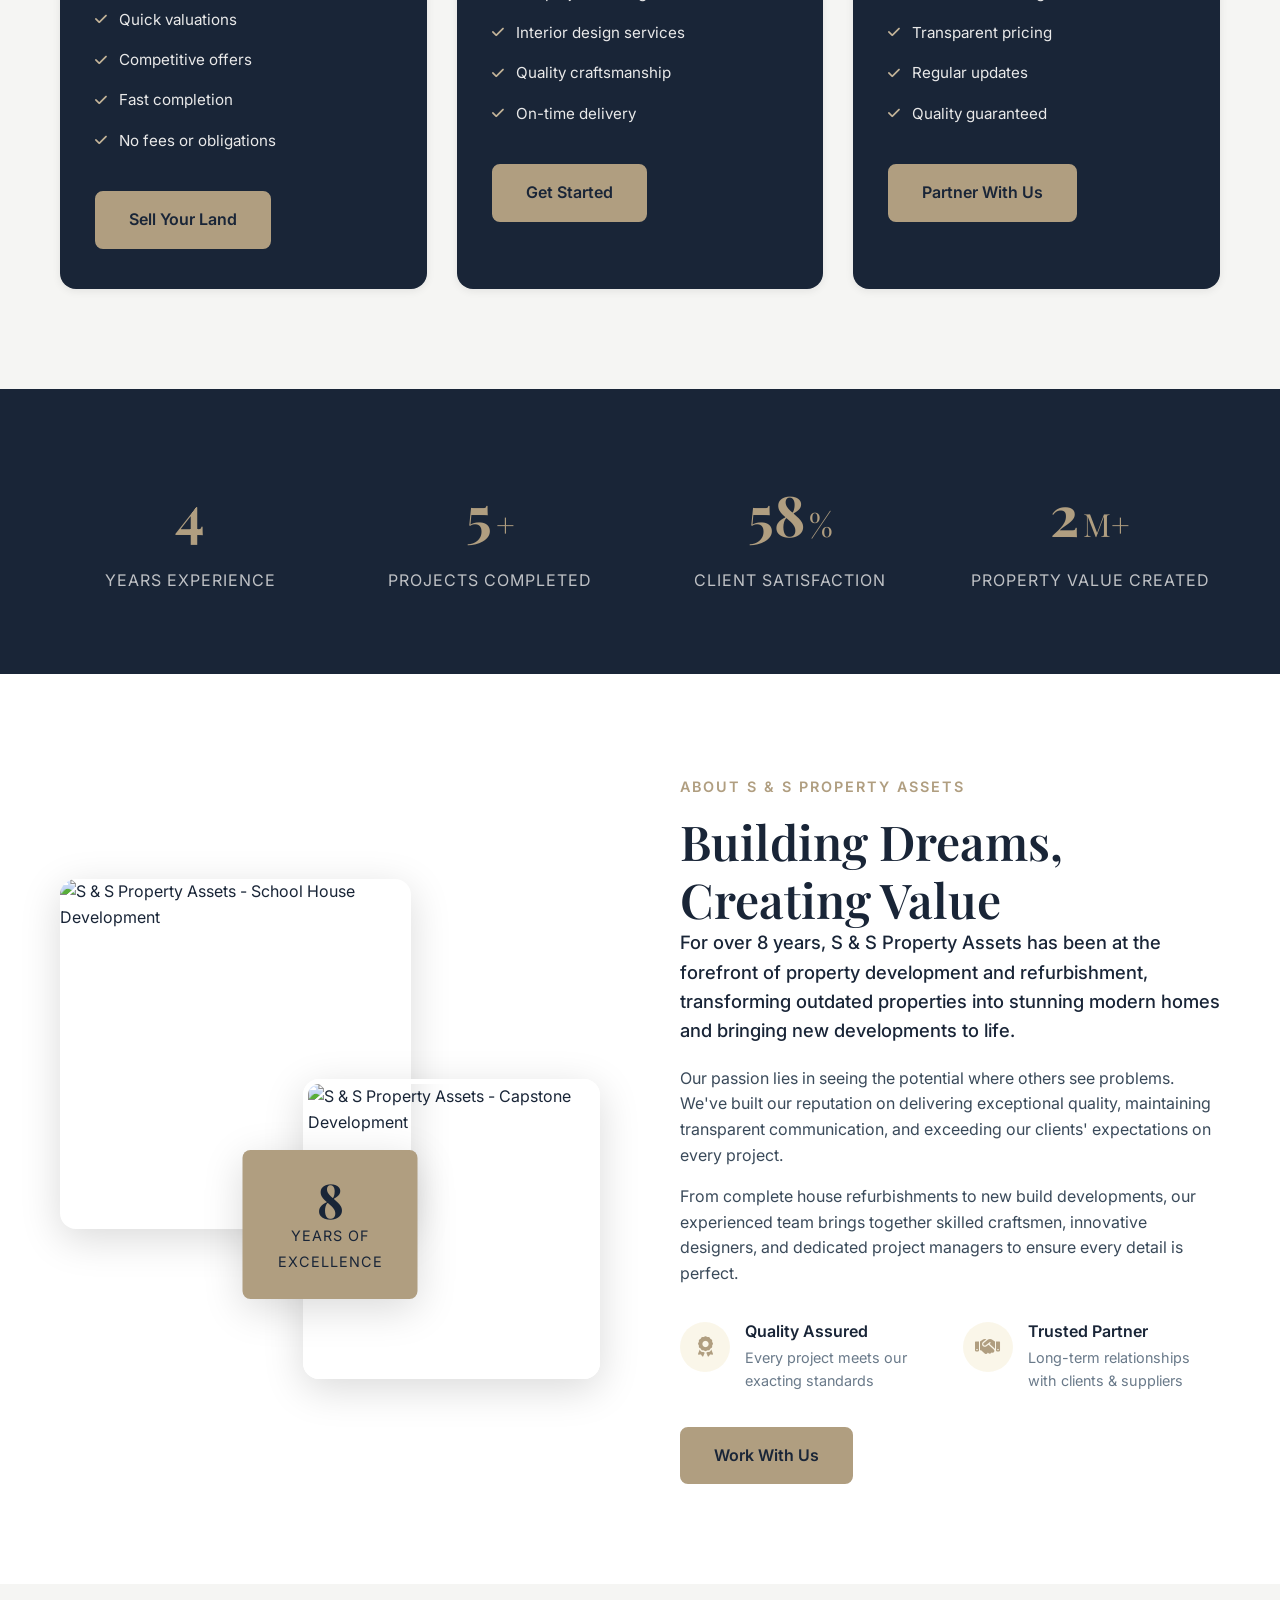
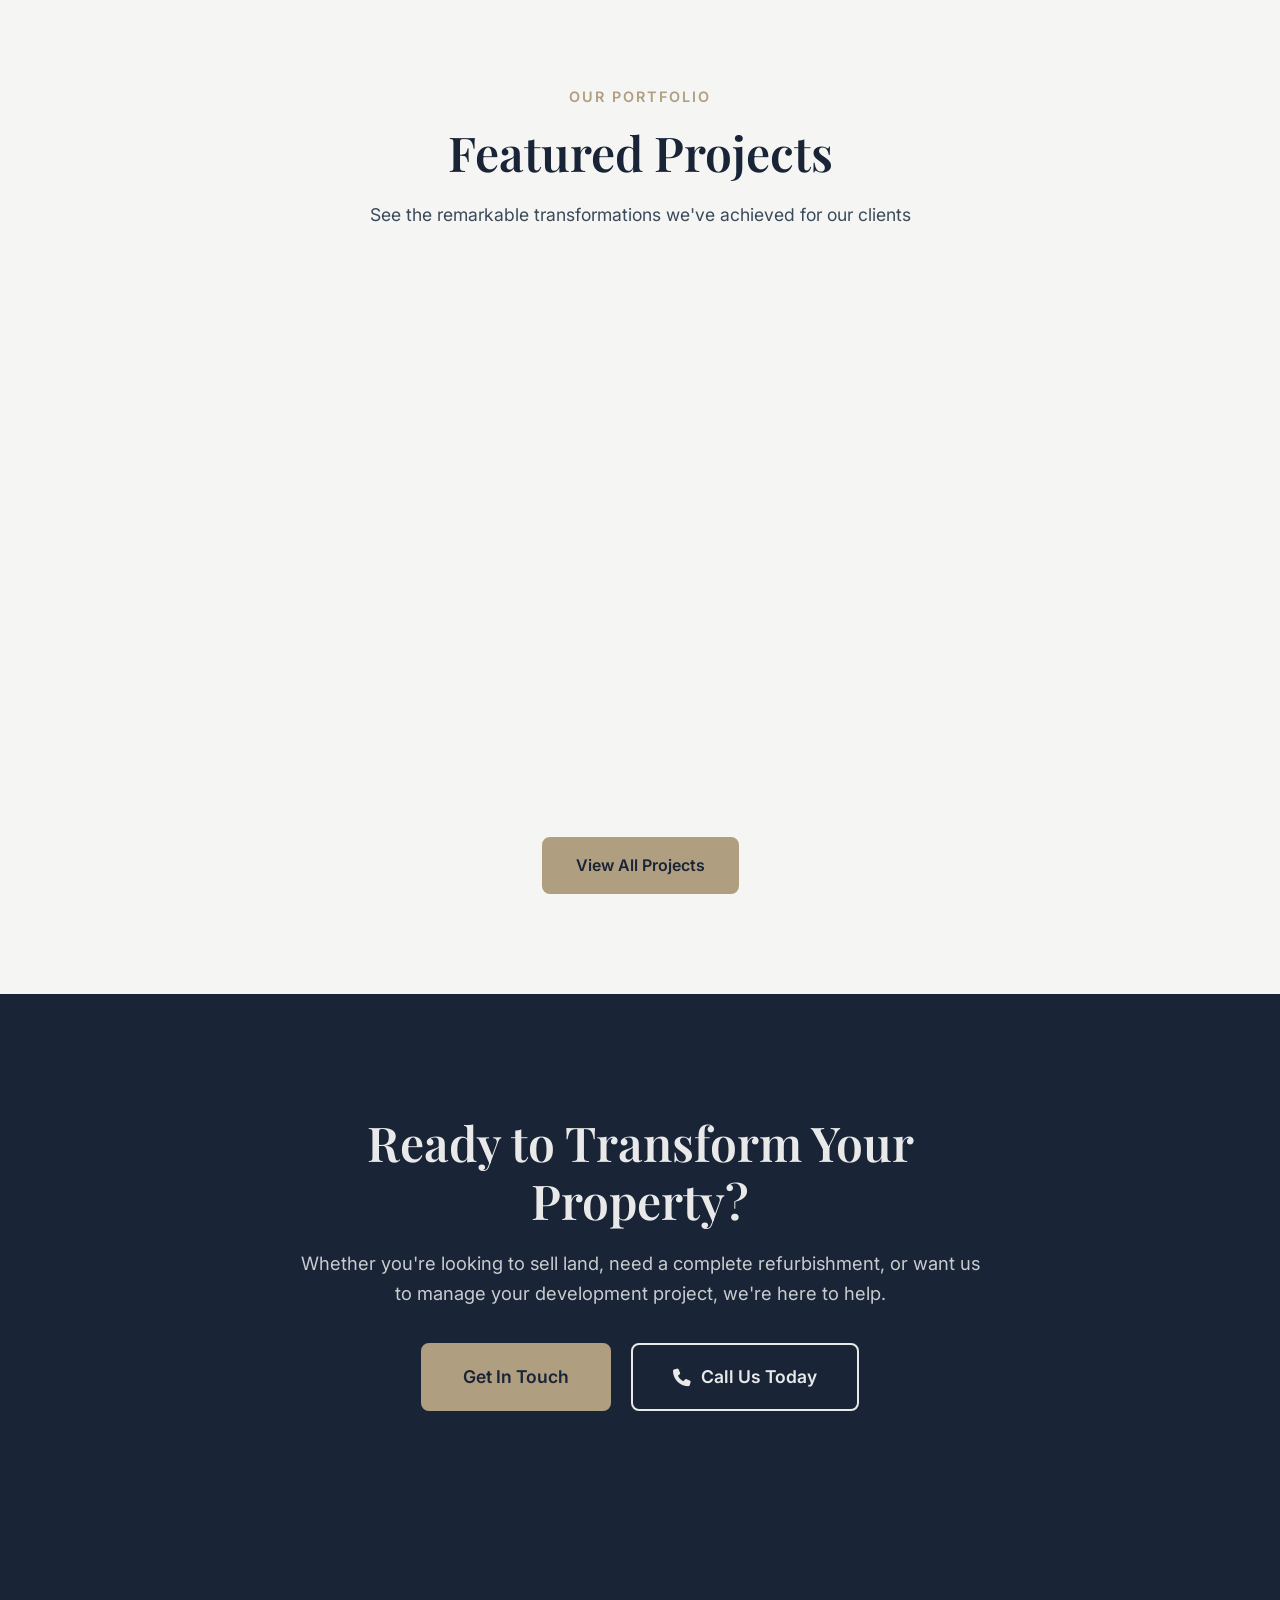
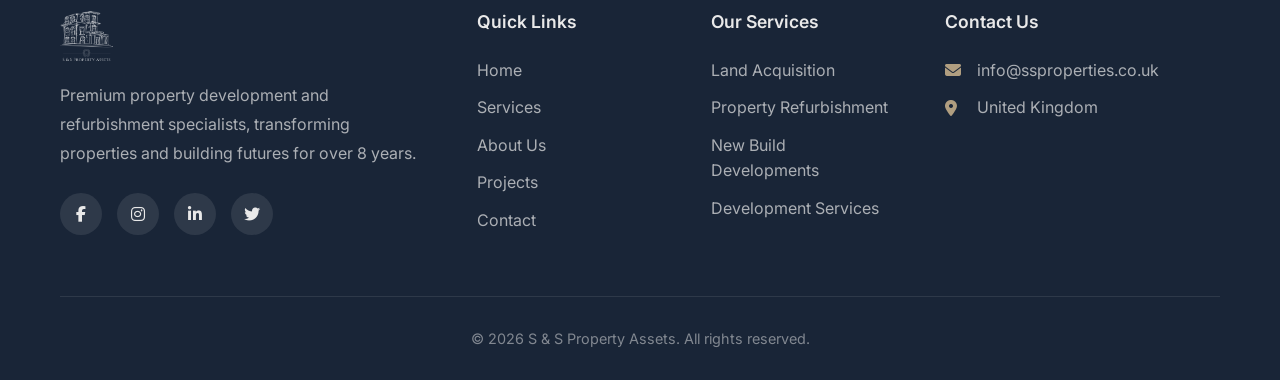
==== commit d16405c6: "Optimize images: lazy loading, compress to 1200px/q80, remove HEICs (119MB -> 13.5MB)" ====
--- a/website/index.html
+++ b/website/index.html
@@ -139,10 +139,10 @@
             <div class="about-grid">
                 <div class="about-images">
                     <div class="about-img-1">
-                        <img src="Files/Projects/School House/After/After.JPG" alt="S & S Property Assets - School House Development">
+                        <img loading="lazy" src="Files/Projects/School House/After/After.JPG" alt="S & S Property Assets - School House Development">
                     </div>
                     <div class="about-img-2">
-                        <img src="Files/Projects/Capstone/After/Front After.jpg" alt="S & S Property Assets - Capstone Development">
+                        <img loading="lazy" src="Files/Projects/Capstone/After/Front After.jpg" alt="S & S Property Assets - Capstone Development">
                     </div>
                     <div class="about-experience">
                         <span class="exp-number">8</span>
@@ -188,7 +188,7 @@
             <div class="projects-grid">
                 <div class="project-card">
     <div class="project-image">
-                        <img src="Files/Projects/School House/After/After.JPG" alt="School House Project">
+                        <img loading="lazy" src="Files/Projects/School House/After/After.JPG" alt="School House Project">
                         <div class="project-overlay">
                             <span class="project-type">New Build</span>
                         </div>
@@ -201,7 +201,7 @@
                 </div>
                 <div class="project-card">
     <div class="project-image">
-                        <img src="Files/Projects/Capstone/After/Front After.jpg" alt="Capstone Project">
+                        <img loading="lazy" src="Files/Projects/Capstone/After/Front After.jpg" alt="Capstone Project">
                         <div class="project-overlay">
                             <span class="project-type">New Build</span>
                         </div>
@@ -214,7 +214,7 @@
                 </div>
                 <div class="project-card">
     <div class="project-image">
-                        <img src="Files/Projects/Horsley/After Photos/IMG_5872.JPG" alt="Horsley Project">
+                        <img loading="lazy" src="Files/Projects/Horsley/After Photos/IMG_5872.JPG" alt="Horsley Project">
                         <div class="project-overlay">
                             <span class="project-type">Full Refurbishment</span>
                         </div>
@@ -252,7 +252,7 @@
         <div class="container">
             <div class="footer-grid">
                 <div class="footer-about">
-                    <img src="Files/Logo/Standard Logo Files/White on Transparent.png" alt="S & S Property Assets" class="footer-logo">
+                    <img loading="lazy" src="Files/Logo/Standard Logo Files/White on Transparent.png" alt="S & S Property Assets" class="footer-logo">
                     <p>Premium property development and refurbishment specialists, transforming properties and building futures for over 8 years.</p>
                     <div class="footer-social">
                         <a href="#"><i class="fab fa-facebook-f"></i></a>
